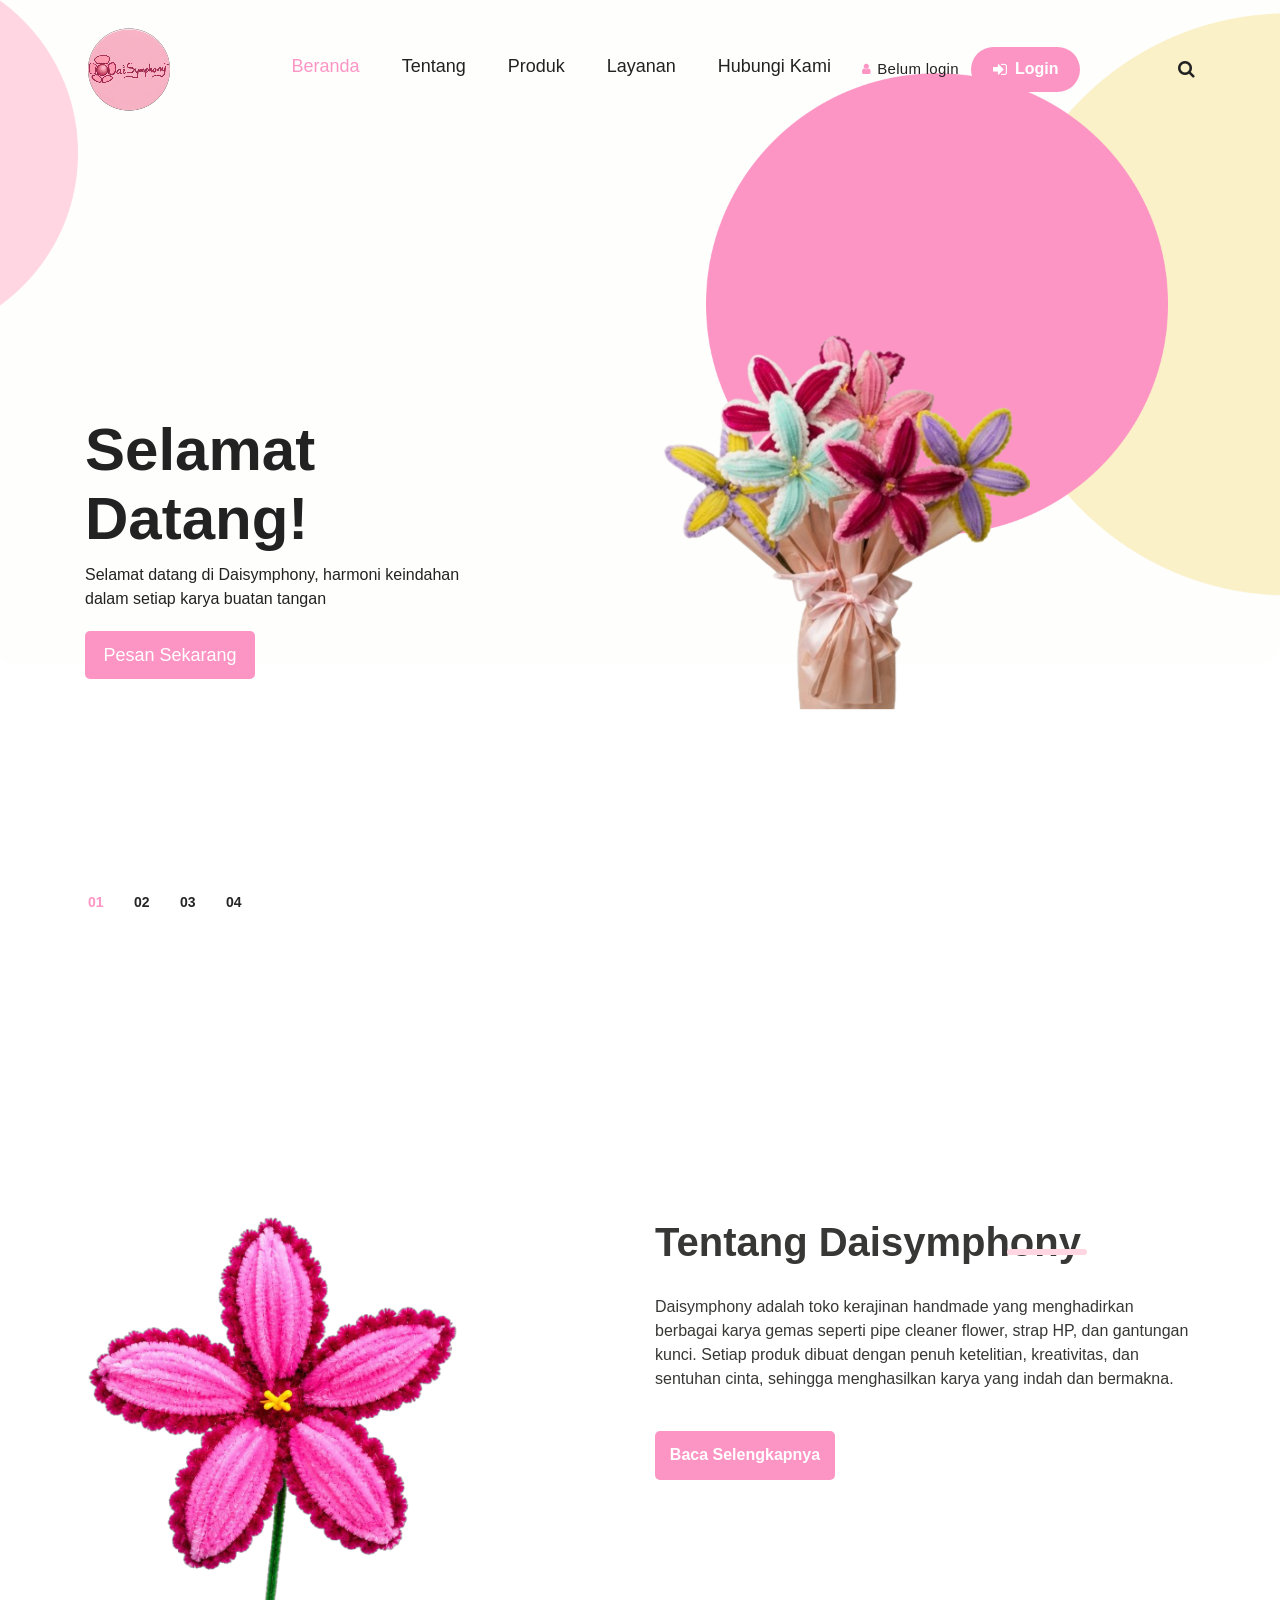
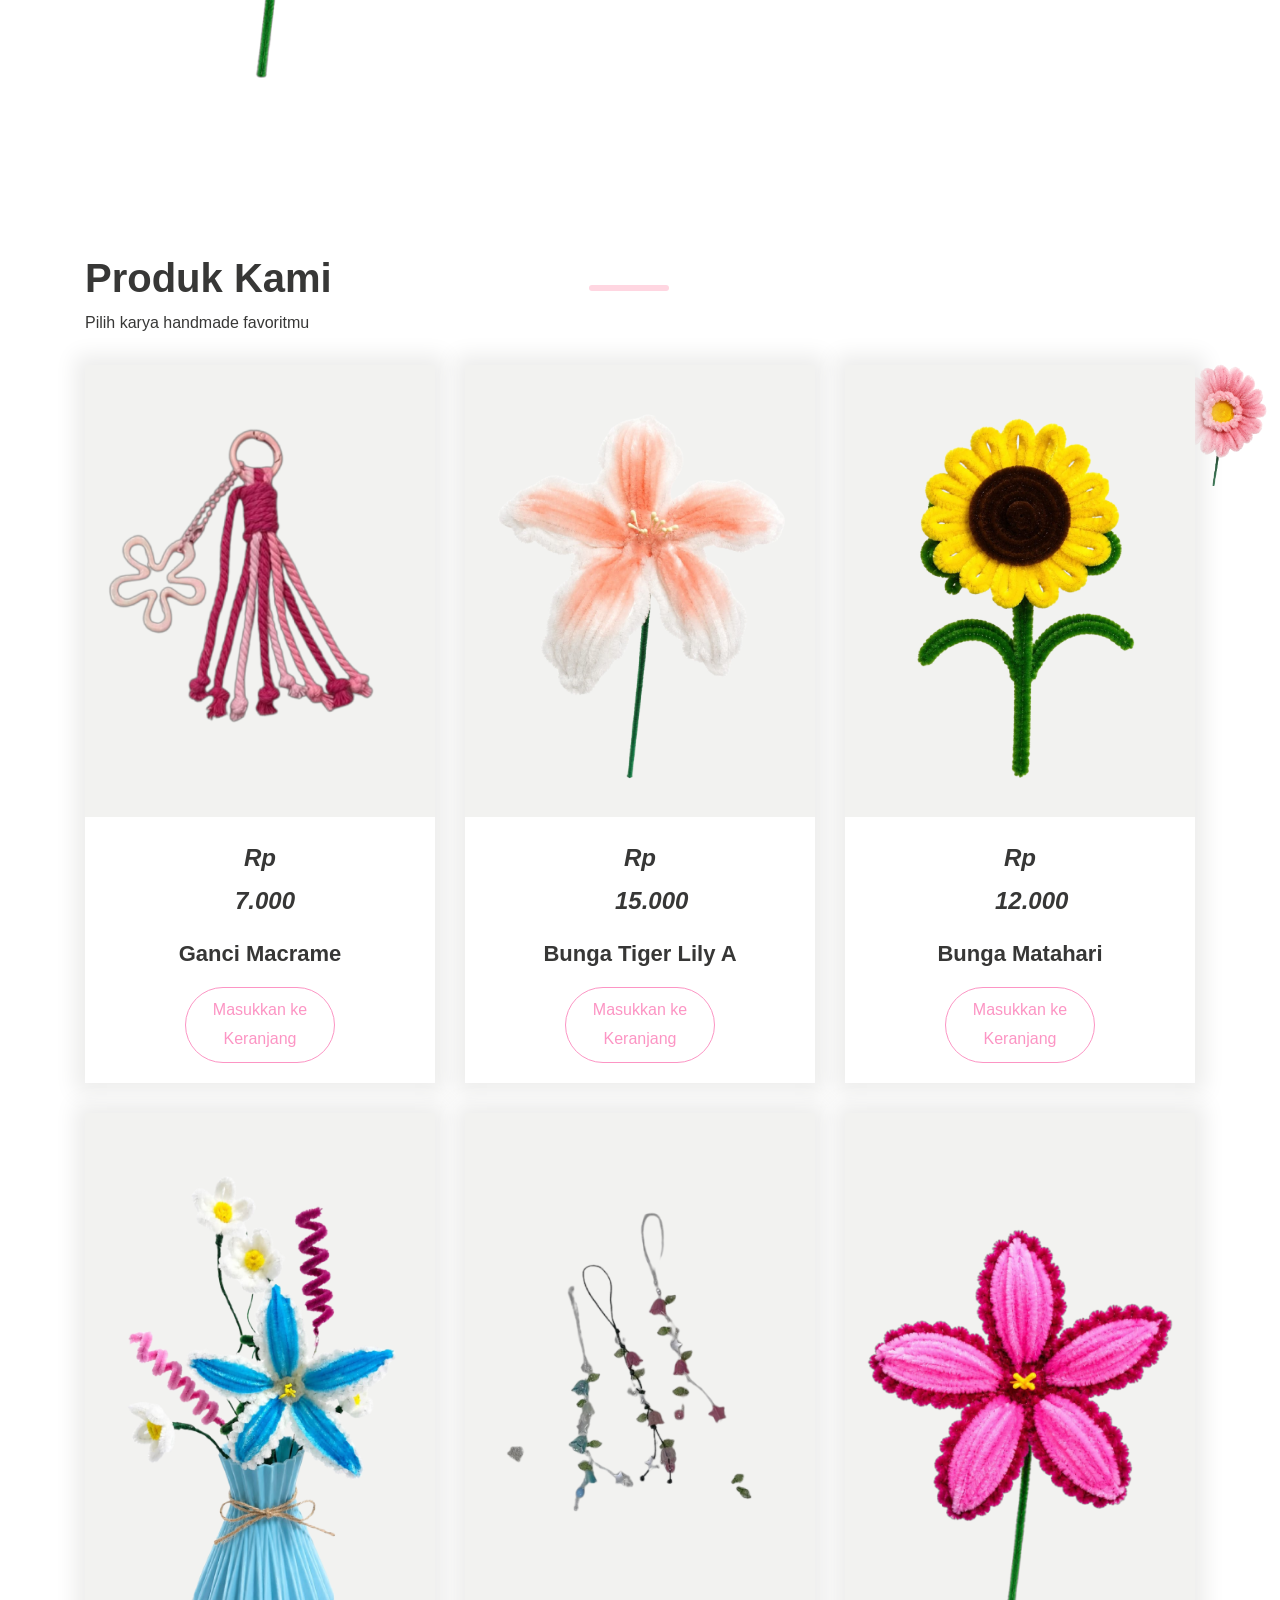
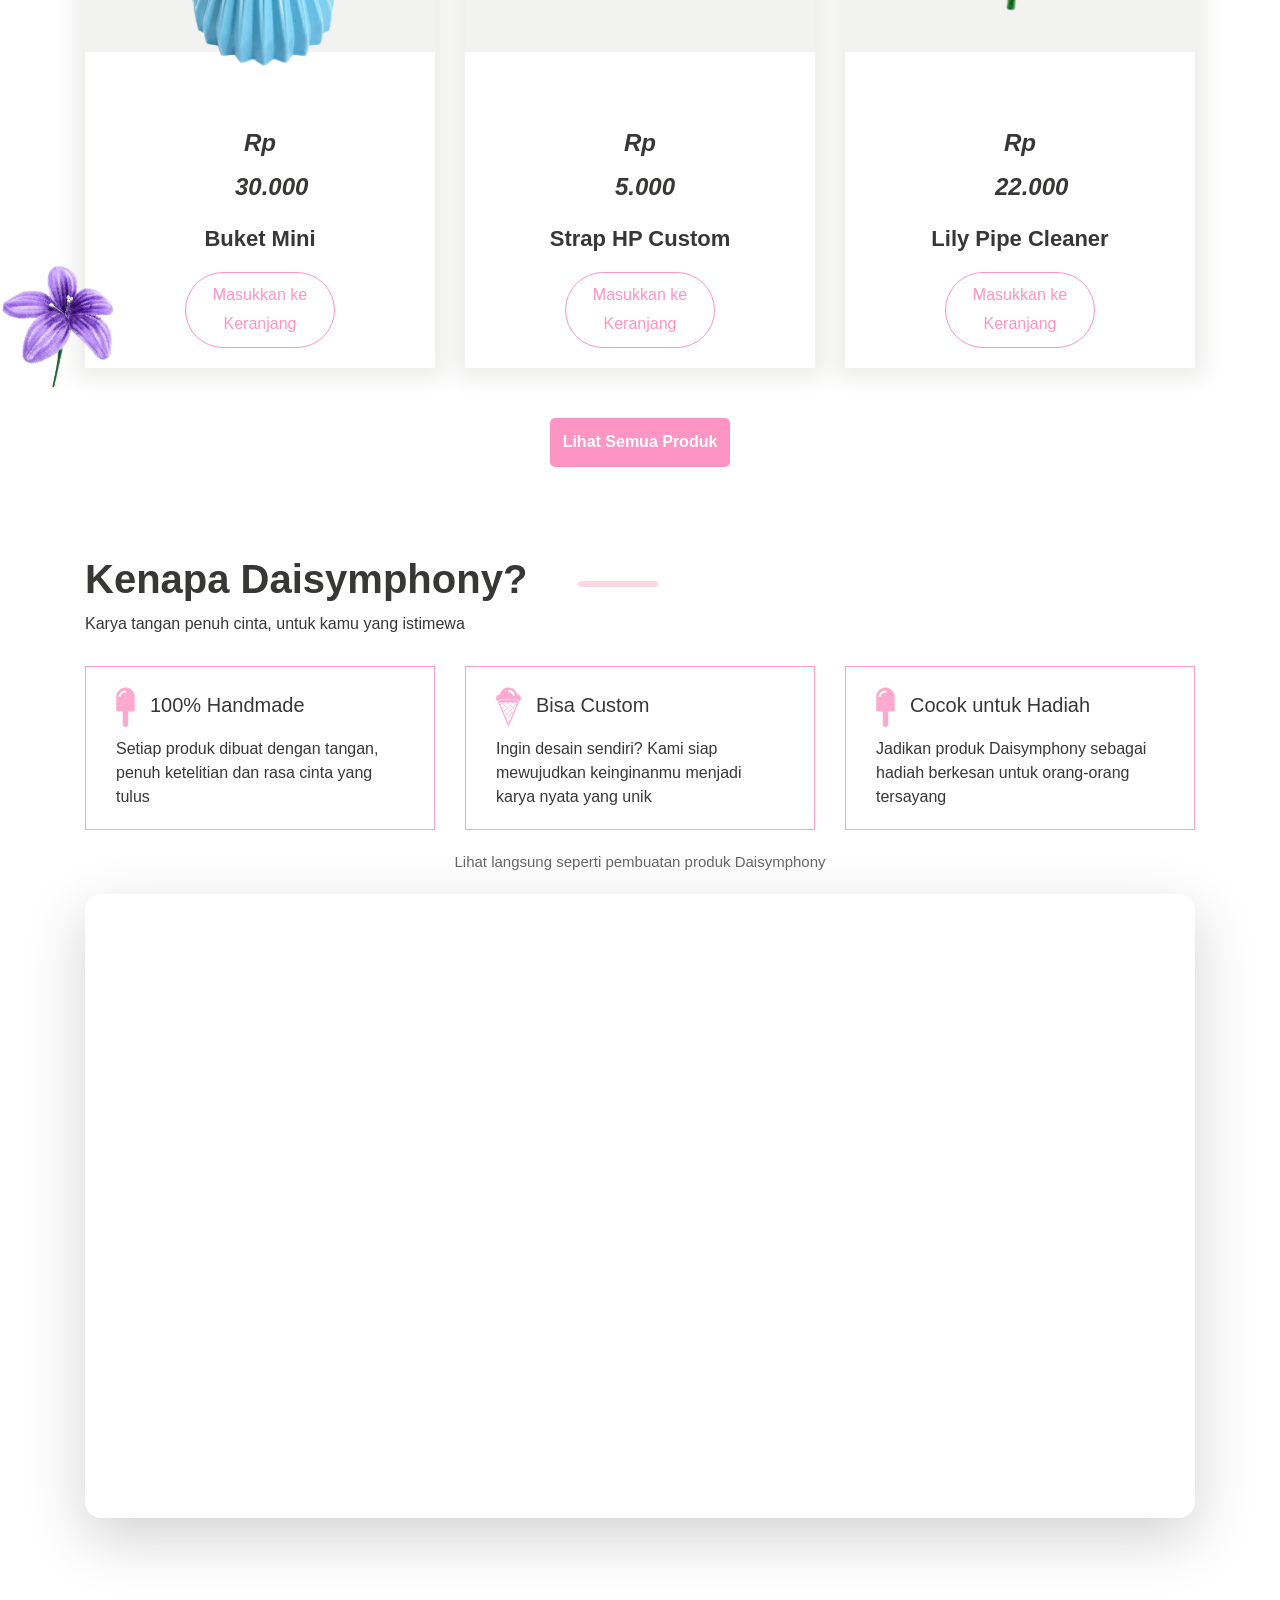
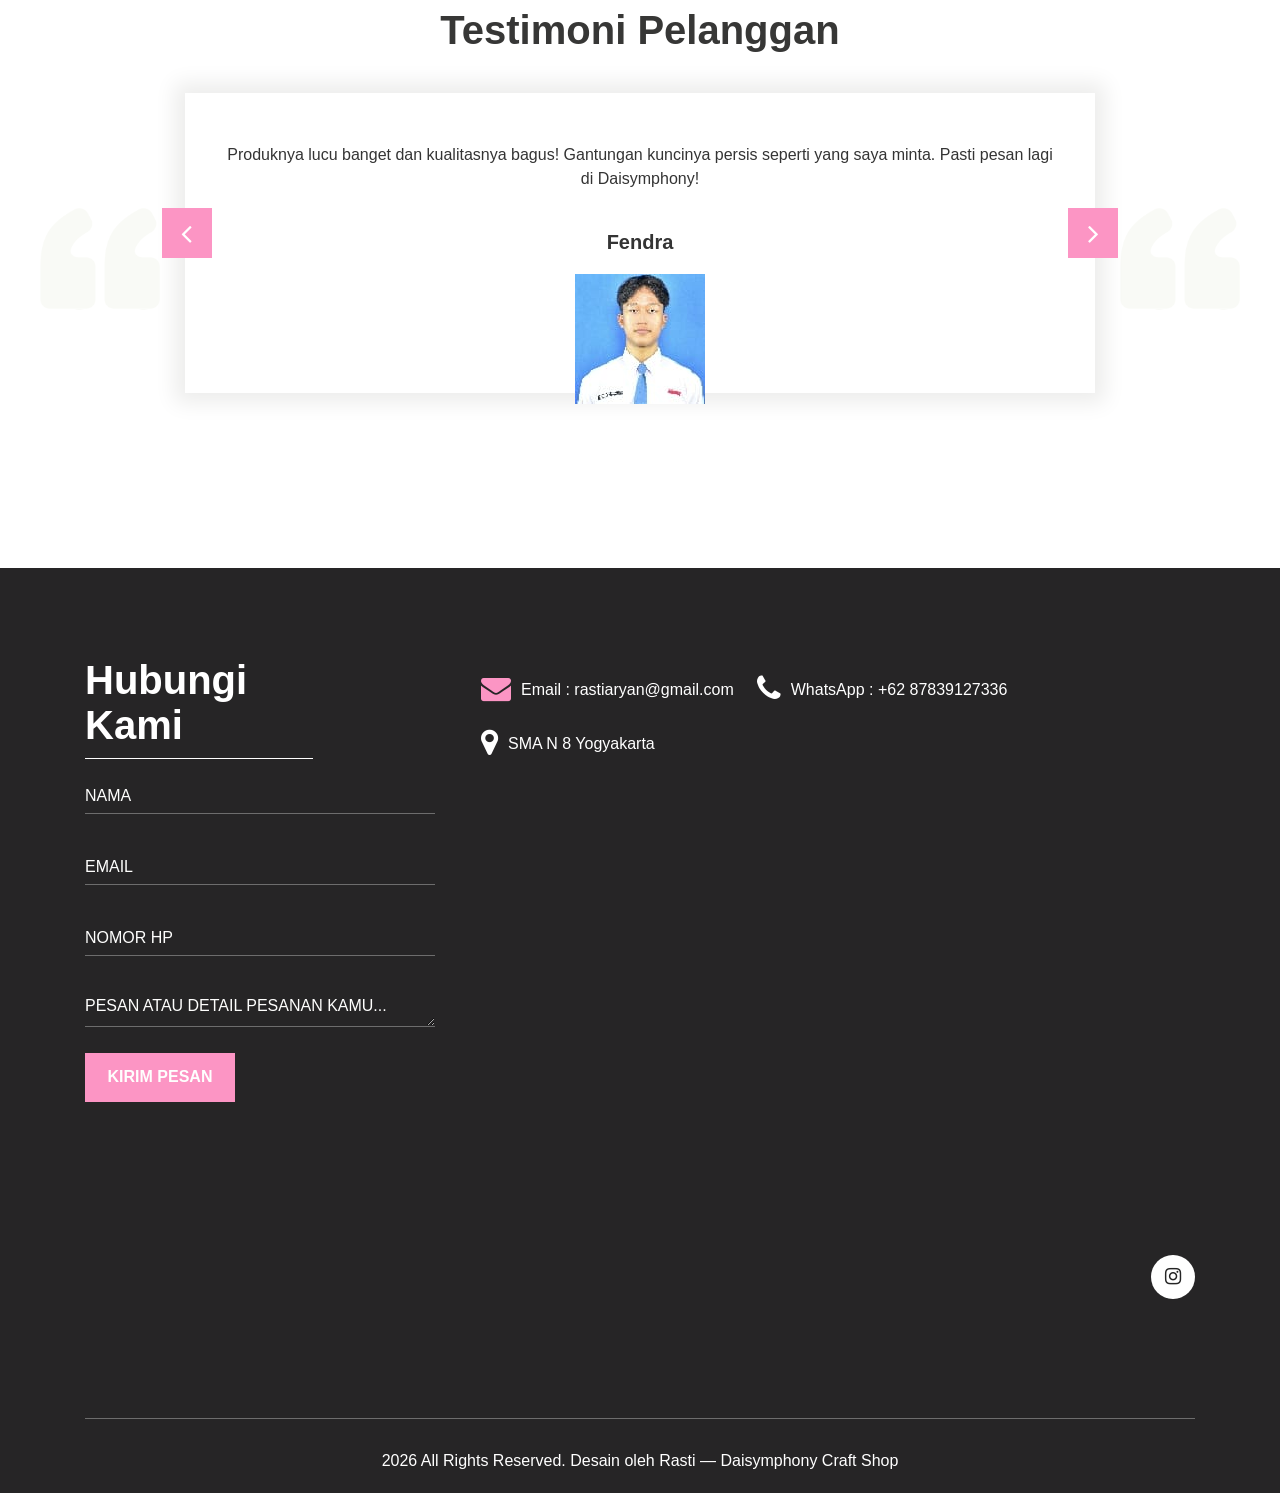
==== index.html @ 565d6322 "Update index.html" ====
<!DOCTYPE html>
<html>
   <head>
      <meta charset="utf-8">
      <meta http-equiv="X-UA-Compatible" content="IE=edge">
      <meta name="viewport" content="width=device-width, initial-scale=1, maximum-scale=1">
      <link href="daisy-removebg-preview.png" rel="icon">
      <title>DAISYMPHONY-Craft Shop</title>
      <meta name="keywords" content="">
      <meta name="description" content="">
      <meta name="author" content="">
      <!-- bootstrap css -->
      <link rel="stylesheet" type="text/css" href="css/bootstrap.min.css">
      <!-- style css -->
      <link rel="stylesheet" type="text/css" href="css/style.css">
      <!-- login css (NEW) -->
      <link rel="stylesheet" type="text/css" href="css/login-style.css">
      <!-- Responsive-->
      <link rel="stylesheet" href="css/responsive.css">
      <!-- fevicon -->
      <link rel="icon" href="images/fevicon.png" type="image/gif" />
      <!-- font css -->
      <link href="https://fonts.googleapis.com/css?family=Roboto:400,500,700&display=swap" rel="stylesheet">
      <!-- Scrollbar Custom CSS -->
      <link rel="stylesheet" href="css/jquery.mCustomScrollbar.min.css">
      <!-- Font Awesome -->
      <link rel="stylesheet" href="https://netdna.bootstrapcdn.com/font-awesome/4.0.3/css/font-awesome.css">
   </head>
   
   <body>
      <div class="header_section">
         <div class="container">
            <nav class="navbar navbar-expand-lg navbar-light bg-light">
               <a class="navbar-brand" href="index.html"><img src="images/ikon.png"></a>
               <button class="navbar-toggler" type="button" data-toggle="collapse" data-target="#navbarSupportedContent" aria-controls="navbarSupportedContent" aria-expanded="false" aria-label="Toggle navigation">
                  <span class="navbar-toggler-icon"></span>
               </button>
               <div class="collapse navbar-collapse" id="navbarSupportedContent">
                  <ul class="navbar-nav ml-auto">
                     <li class="nav-item active">
                        <a class="nav-link" href="index.html">Beranda</a>
                     </li>
                     <li class="nav-item">
                        <a class="nav-link" href="about.html">Tentang</a>
                     </li>
                     <li class="nav-item">
                        <a class="nav-link" href="product.html">Produk</a>
                     </li>
                     <li class="nav-item">
                        <a class="nav-link" href="services.html">Layanan</a>
                     </li>
                     <li class="nav-item">
                        <a class="nav-link" href="contact.html">Hubungi Kami</a>
                     </li>
                     <li class="nav-item nav-login-item">
                        <p id="userInfo" class="user_info_text">Belum login</p>
                        <div id="authArea">
                           <button onclick="goLogin()" class="nav-login-btn">
                              <i class="fa fa-sign-in"></i> Login
                           </button>
                        </div>
                     </li>
                  </ul>
                  <form class="form-inline my-2 my-lg-0">
                     <div class="fa fa-search form-control-feedback"></div>
                  </form>
               </div>
            </nav>
         </div>

           <!-- banner section start --> 
         <div class="banner_section layout_padding">
            <div class="container">
               <div id="carouselExampleIndicators" class="carousel slide" data-ride="carousel">
                  <ol class="carousel-indicators">
                     <li data-target="#carouselExampleIndicators" data-slide-to="0" class="active">01</li>
                     <li data-target="#carouselExampleIndicators" data-slide-to="1">02</li>
                     <li data-target="#carouselExampleIndicators" data-slide-to="2">03</li>
                     <li data-target="#carouselExampleIndicators" data-slide-to="3">04</li>
                  </ol>
                  <div class="carousel-inner">
                     <div class="carousel-item active">
                        <div class="row align-items-center">
                           <div class="col-sm-6">
                              <h1 class="banner_taital">Selamat Datang!</h1>
                              <p class="banner_text">Selamat datang di Daisymphony, harmoni keindahan dalam setiap karya buatan tangan</p>
                              <div class="started_text"><a href="https://wa.me/6287839127336">Pesan Sekarang</a></div>
                           </div>
                           <div class="col-sm-6">
                              <div class="banner_img"><img src="images/banner-img.png"></div>
                           </div>
                        </div>
                     </div>
                     <div class="carousel-item">
                        <div class="row align-items-center">
                           <div class="col-sm-6">
                              <h1 class="banner_taital">Gantungan Kunci</h1>
                              <p class="banner_text">Custom gantungan kunci sesuai gayamu? Di Daisymphony semua bisa! Unik, gemas, dan penuh karakter.</p>
                              <div class="started_text"><a href="https://wa.me/6287839127336">Pesan Sekarang</a></div>
                           </div>
                           <div class="col-sm-6">
                              <div class="banner_img"><img src="images/ganci.PNG"></div>
                           </div>
                        </div>
                     </div>
                     <div class="carousel-item">
                        <div class="row align-items-center">
                           <div class="col-sm-6">
                              <h1 class="banner_taital">Strap HP</h1>
                              <p class="banner_text">Temukan strap HP gemas sesuai keinginanmu di sini! Percantik ponselmu dengan sentuhan handmade.</p>
                              <div class="started_text"><a href="https://wa.me/6287839127336">Pesan Sekarang</a></div>
                           </div>
                           <div class="col-sm-6">
                              <div class="banner_img"><img src="images/strap.PNG"></div>
                           </div>
                        </div>
                     </div>
                     <div class="carousel-item">
                        <div class="row align-items-center">
                           <div class="col-sm-6">
                              <h1 class="banner_taital">Pipe Cleaner Flower</h1>
                              <p class="banner_text">Bunga yang tak akan layu, keindahan yang abadi. Hadiah sempurna untuk orang-orang tersayang.</p>
                              <div class="started_text"><a href="https://wa.me/6287839127336">Pesan Sekarang</a></div>
                           </div>
                           <div class="col-sm-6">
                              <div class="banner_img"><img src="images/bunga5.PNG"></div>
                           </div>
                        </div>
                     </div>
                  </div>
               </div>
            </div>
         </div>
         <!-- banner section end -->
      </div>
      <!-- header section end -->

      <!-- about section start -->
      <div class="about_section layout_padding">
         <div class="container">
            <div class="row">
               <div class="col-md-6">
                  <div class="about_img"><img src="images/bunga2.PNG"></div>
               </div>
               <div class="col-md-6">
                  <h1 class="about_taital">Tentang Daisymphony</h1>
                  <p class="about_text">Daisymphony adalah toko kerajinan handmade yang menghadirkan berbagai karya gemas seperti pipe cleaner flower, strap HP, dan gantungan kunci. Setiap produk dibuat dengan penuh ketelitian, kreativitas, dan sentuhan cinta, sehingga menghasilkan karya yang indah dan bermakna.</p>
                  <div class="read_bt_1"><a href="about.html">Baca Selengkapnya</a></div>
               </div>
            </div>
         </div>
      </div>
      <!-- about section end -->

      <!-- cream section start -->
      <div class="cream_section layout_padding">
         <div class="container">
            <div class="row">
               <div class="col-md-12">
                  <h1 class="cream_taital">Produk Kami</h1>
                  <p class="cream_text">Pilih karya handmade favoritmu</p>
               </div>
            </div>
            <div class="cream_section_2">
               <div class="row">
                  <div class="col-md-4">
                     <div class="cream_box">
                        <div class="cream_img"><img src="images/ganci.PNG"></div>
                        <div class="price_text">Rp 7.000</div>
                        <h6 class="strawberry_text">Ganci Macrame</h6>
                        <div class="cart_bt"><a href="#">Masukkan ke Keranjang</a></div>
                     </div>
                  </div>
                  <div class="col-md-4">
                     <div class="cream_box">
                        <div class="cream_img"><img src="images/bunga1.PNG"></div>
                        <div class="price_text">Rp 15.000</div>
                        <h6 class="strawberry_text"> Bunga Tiger Lily A</h6>
                        <div class="cart_bt"><a href="#">Masukkan ke Keranjang</a></div>
                     </div>
                  </div>
                  <div class="col-md-4">
                     <div class="cream_box">
                        <div class="cream_img"><img src="images/bunga5.PNG"></div>
                        <div class="price_text">Rp 12.000</div>
                        <h6 class="strawberry_text">Bunga Matahari</h6>
                        <div class="cart_bt"><a href="#">Masukkan ke Keranjang</a></div>
                     </div>
                  </div>
               </div>
            </div>
            <div class="cream_section_2">
               <div class="row">
                  <div class="col-md-4">
                     <div class="cream_box">
                        <div class="cream_img"><img src="images/baket.PNG"></div>
                        <div class="price_text">Rp 30.000</div>
                        <h6 class="strawberry_text">Buket Mini</h6>
                        <div class="cart_bt"><a href="#">Masukkan ke Keranjang</a></div>
                     </div>
                  </div>
                  <div class="col-md-4">
                     <div class="cream_box">
                        <div class="cream_img"><img src="images/strap2.PNG"></div>
                        <div class="price_text">Rp 5.000</div>
                        <h6 class="strawberry_text">Strap HP Custom</h6>
                        <div class="cart_bt"><a href="#">Masukkan ke Keranjang</a></div>
                     </div>
                  </div>
                  <div class="col-md-4">
                     <div class="cream_box">
                        <div class="cream_img"><img src="images/bunga2.PNG"></div>
                        <div class="price_text">Rp 22.000</div>
                        <h6 class="strawberry_text">Lily Pipe Cleaner</h6>
                        <div class="cart_bt"><a href="#">Masukkan ke Keranjang</a></div>
                     </div>
                  </div>
               </div>
            </div>
            <div class="seemore_bt"><a href="product.html">Lihat Semua Produk</a></div>
         </div>
      </div>
      <!-- cream section end -->

      <!-- services section start -->
      <div class="services_section layout_padding">
         <div class="container">
            <div class="row">
               <div class="col-md-12">
                  <h1 class="services_taital">Kenapa Daisymphony?</h1>
                  <p class="services_text">Karya tangan penuh cinta, untuk kamu yang istimewa</p>
               </div>
            </div>
            <div class="services_section_2">
               <div class="row">
                  <div class="col-md-4">
                     <div class="services_box">
                        <h5 class="tasty_text"><span class="icon_img"><img src="images/icon-1.png"></span>100% Handmade</h5>
                        <p class="lorem_text">Setiap produk dibuat dengan tangan, penuh ketelitian dan rasa cinta yang tulus</p>
                     </div>
                  </div>
                  <div class="col-md-4">
                     <div class="services_box">
                        <h5 class="tasty_text"><span class="icon_img"><img src="images/icon-2.png"></span>Bisa Custom</h5>
                        <p class="lorem_text">Ingin desain sendiri? Kami siap mewujudkan keinginanmu menjadi karya nyata yang unik</p>
                     </div>
                  </div>
                  <div class="col-md-4">
                     <div class="services_box">
                        <h5 class="tasty_text"><span class="icon_img"><img src="images/icon-1.png"></span>Cocok untuk Hadiah</h5>
                        <p class="lorem_text">Jadikan produk Daisymphony sebagai hadiah berkesan untuk orang-orang tersayang</p>
                     </div>
                  </div>
               </div>
               			<div id="video-profil" data-aos="fade-up" class="mt-24">
		<div class="text-center max-w-2xl mx-auto mb-10">
			<p class="text-black">Lihat langsung seperti pembuatan produk Daisymphony</p>
		</div>
		<div class="max-w-4xl mx-auto">
			<div class="video-wrapper">
				<iframe width="1071" height="602" src="https://www.youtube.com/embed/VoogDEKwTTk" title="DIY| Tutorial Bunga Dari Kawat Bulu Mercy | flower Bouquet #pipecleanercrafts" frameborder="0" allow="accelerometer; autoplay; clipboard-write; encrypted-media; gyroscope; picture-in-picture; web-share" referrerpolicy="strict-origin-when-cross-origin" allowfullscreen></iframe>
            </div>
			</div>
		</div>
	</div>

            </div>
         </div>
      </div>
      <!-- services section end -->

      <!-- testimonial section start -->
      <div class="testimonial_section layout_padding">
         <div class="container">
            <div class="row">
               <div class="col-md-12">
                  <h1 class="testimonial_taital">Testimoni Pelanggan</h1>
               </div>
            </div>
            <div class="testimonial_section_2">
               <div class="row">
                  <div class="col-md-12">
                     <div class="testimonial_box">
                        <div id="main_slider" class="carousel slide" data-ride="carousel">
                           <div class="carousel-inner">
                              <div class="carousel-item active">
                                 <p class="testimonial_text">Produknya lucu banget dan kualitasnya bagus! Gantungan kuncinya persis seperti yang saya minta. Pasti pesan lagi di Daisymphony!</p>
                                 <h4 class="client_name">Fendra</h4>
                                 <div class="client_img"><img src="images/image.png"></div>
                              </div>
                              <div class="carousel-item">
                                 <p class="testimonial_text">Strap HP-nya cantik dan awet, banyak yang nanya beli dimana. Pelayanannya juga ramah dan fast respon. Recommended!</p>
                                 <h4 class="client_name">Dyllan</h4>
                                 <div class="client_img"><img src="images/image.png"></div>
                              </div>
                              <div class="carousel-item">
                                 <p class="testimonial_text">Bunganya indah banget, tidak akan layu seperti bunga asli. Jadi hadiah yang sangat berkesan untuk teman saya!</p>
                                 <h4 class="client_name">Fira</h4>
                                 <div class="client_img"><img src="images/image.png"></div>
                              </div>
                           </div>
                           <a class="carousel-control-prev" href="#main_slider" role="button" data-slide="prev">
                              <i class="fa fa-angle-left"></i>
                           </a>
                           <a class="carousel-control-next" href="#main_slider" role="button" data-slide="next">
                              <i class="fa fa-angle-right"></i>
                           </a>
                        </div>
                     </div>
                  </div>
               </div>
            </div>
         </div>
      </div>
      <!-- testimonial section end -->

      <!-- contact section start -->
      <div class="contact_section layout_padding">
         <div class="container">
            <div class="row">
               <div class="col-md-4">
                  <div class="contact_main">
                     <h1 class="contact_taital">Hubungi Kami</h1>
                     <form action="/action_page.php">
                        <div class="form-group">
                           <input type="text" class="email-bt" placeholder="Nama" name="Name">
                        </div>
                        <div class="form-group">
                           <input type="email" class="email-bt" placeholder="Email" name="Email">
                        </div>
                        <div class="form-group">
                           <input type="tel" class="email-bt" placeholder="Nomor HP" name="Phone">
                        </div>
                        <div class="form-group">
                           <textarea class="massage-bt" placeholder="Pesan atau detail pesanan kamu..." rows="5" id="comment" name="Message"></textarea>
                        </div>
                        <div class="main_bt"><a href="#">Kirim Pesan</a></div>
                     </form>
                  </div>
               </div>
               <div class="col-md-8">
                  <div class="location_text">
                     <ul>
                        <li>
                           <a href="contact.html">
                              <span class="padding_left_10 active"><i class="fa fa-envelope" aria-hidden="true"></i></span>Email : rastiaryan@gmail.com
                           </a>
                        </li>
                        <li>
                           <a href="contact.html">
                              <span class="padding_left_10"><i class="fa fa-phone" aria-hidden="true"></i></span>WhatsApp : +62 87839127336
                           </a>
                        </li>
                        <li>
                           <a href="contact.html">
                              <span class="padding_left_10"><i class="fa fa-map-marker" aria-hidden="true"></i></span>SMA N 8 Yogyakarta
                           </a>
                        </li>
                        <iframe src="https://www.google.com/maps/embed?pb=!1m18!1m12!1m3!1d4863.919530780536!2d110.39281007588657!3d-7.800444677432675!2m3!1f0!2f0!3f0!3m2!1i1024!2i768!4f13.1!3m3!1m2!1s0x2e7a57669d43fe55%3A0x75fae1bb400d4da5!2sSMA%20Negeri%208%20Yogyakarta!5e1!3m2!1sen!2sid!4v1779330794495!5m2!1sen!2sid" width="600" height="450" style="border:0;" allowfullscreen="" loading="lazy" referrerpolicy="no-referrer-when-downgrade"></iframe>
                     </ul>
                  </div>
                  <div class="footer_social_icon">
                     <ul>
                        <li><a href="https://www.instagram.com/dai_symphony/"><i class="fa fa-instagram" aria-hidden="true"></i></a></li>
                     </ul>
                  </div>
               </div>
            </div>
         </div>
      </div>
      <!-- contact section end -->

      <!-- copyright section start -->
      <div class="copyright_section">
         <div class="container">
            <p class="copyright_text">2026 All Rights Reserved. Desain oleh Rasti &mdash; Daisymphony Craft Shop</p>
         </div>
      </div>
      <!-- copyright section end -->

      <!-- Javascript files -->
      <script src="js/jquery.min.js"></script>
      <script src="js/popper.min.js"></script>
      <script src="js/bootstrap.bundle.min.js"></script>
      <script src="js/jquery-3.0.0.min.js"></script>
      <script src="js/plugin.js"></script>
      <script src="js/jquery.mCustomScrollbar.concat.min.js"></script>
      <script src="js/custom.js"></script>
      <script src="login/js/welcome.js"></script>
   </body>
</html>
<style>
		.maps-wrapper {
			position: relative;
			padding-bottom: 50%;
			height: 0;
			overflow: hidden;
			border-radius: 1rem;
			box-shadow: 0 10px 40px rgba(0,0,0,0.12);
		}
		.maps-wrapper iframe {
			position: absolute;
			top: 0; left: 0;
			width: 100%; height: 100%;
			border: 0;
			border-radius: 1rem;
		}

				.video-wrapper {
			position: relative;
			padding-bottom: 56.25%;
			height: 0;
			overflow: hidden;
			border-radius: 1rem;
			box-shadow: 0 20px 60px rgba(0,0,0,0.18);
		}
		.video-wrapper iframe {
			position: absolute;
			top: 0; left: 0;
			width: 100%; height: 100%;
			border: 0;
			border-radius: 1rem;
		}
---- css/style.css ----
/*--------------------------------------------------------------------- File Name: style.css ---------------------------------------------------------------------*/


/*--------------------------------------------------------------------- import Files ---------------------------------------------------------------------*/

@import url(animate.min.css);
@import url(normalize.css);
@import url(icomoon.css);
@import url(css/font-awesome.min.css);
@import url(meanmenu.css);
@import url(owl.carousel.min.css);
@import url(swiper.min.css);
@import url(slick.css);
@import url(jquery.fancybox.min.css);
@import url(jquery-ui.css);
@import url(nice-select.css);

/*--------------------------------------------------------------------- skeleton ---------------------------------------------------------------------*/

* {
    box-sizing: border-box !important;
    transition: ease all 0.5s;
}

html {
    scroll-behavior: smooth;
}

body {
    color: #666666;
    font-size: 14px;
    font-family: 'Poppins', sans-serif;
    line-height: 1.80857;
    font-weight: normal;
    overflow-x: hidden;
}

a {
    color: #1f1f1f;
    text-decoration: none !important;
    outline: none !important;
    -webkit-transition: all .3s ease-in-out;
    -moz-transition: all .3s ease-in-out;
    -ms-transition: all .3s ease-in-out;
    -o-transition: all .3s ease-in-out;
    transition: all .3s ease-in-out;
}

h1,
h2,
h3,
h4,
h5,
h6 {
    letter-spacing: 0;
    font-weight: normal;
    position: relative;
    padding: 0 0 10px 0;
    font-weight: normal;
    line-height: normal;
    color: #111111;
    margin: 0
}

h1 {
    font-size: 24px
}

h2 {
    font-size: 22px
}

h3 {
    font-size: 18px
}

h4 {
    font-size: 16px
}

h5 {
    font-size: 14px
}

h6 {
    font-size: 13px
}

*,
*::after,
*::before {
    -webkit-box-sizing: border-box;
    -moz-box-sizing: border-box;
    box-sizing: border-box;
}

h1 a,
h2 a,
h3 a,
h4 a,
h5 a,
h6 a {
    color: #212121;
    text-decoration: none!important;
    opacity: 1
}

button:focus {
    outline: none;
}

ul,
li,
ol {
    margin: 0px;
    padding: 0px;
    list-style: none;
}

p {
    margin: 20px;
    font-weight: 300;
    font-size: 15px;
    line-height: 24px;
}

a {
    color: #222222;
    text-decoration: none;
    outline: none !important;
}

a
.btn {
    text-decoration: none !important;
    outline: none !important;
    -webkit-transition: all .3s ease-in-out;
    -moz-transition: all .3s ease-in-out;
    -ms-transition: all .3s ease-in-out;
    -o-transition: all .3s ease-in-out;
    transition: all .3s ease-in-out;
}

img {
    max-width: 100%;
    height: auto;
}

.banner_img {
    text-align: center;
    margin-top: -30px;
}

.banner_img img {
    max-width: 100%;
    height: auto;
    display: block;
}


 :focus {
    outline: 0;
}

.paddind_bottom_0 {
    padding-bottom: 0 !important;
}

.btn-custom {
    margin-top: 20px;
    background-color: transparent !important;
    border: 2px solid #ddd;
    padding: 12px 40px;
    font-size: 16px;
}

.lead {
    font-size: 18px;
    line-height: 30px;
    color: #767676;
    margin: 0;
    padding: 0;
}

.form-control:focus {
    border-color: #ffffff !important;
    box-shadow: 0 0 0 .2rem rgba(255, 255, 255, .25);
}

.navbar-form input {
    border: none !important;
}

.badge {
    font-weight: 500;
}

blockquote {
    margin: 20px 0 20px;
    padding: 30px;
}

button {
    border: 0;
    margin: 0;
    padding: 0;
    cursor: pointer;
}

.full {
    float: left;
    width: 100%;
}

.layout_padding {
    padding-top: 100px;
    padding-bottom: 0px;
}

.padding_0 {
    padding: 0px;
}


/* header section start */

.header_section {
    width: 100%;
    float: left;
    background-image: url(../images/banner-bg.png);
    height: auto;
    background-size: 100%;
    background-repeat: no-repeat;
}

.header_bg {
    background: #ffffff;
    border-bottom: 1px solid #fc95c4;
}

.bg-light {
    background-color: transparent !important;
}

.ml-auto,
.mx-auto {
    margin: 0 auto;
}

.navbar-expand-lg .navbar-nav .nav-link {
    padding: 3px 15px;
    font-size: 18px;
    color: #222222;
    margin: 0px 6px;
}

.navbar-light .navbar-nav .active>.nav-link,
.navbar-light .navbar-nav .nav-link.active,
.navbar-light .navbar-nav .nav-link.show,
.navbar-light .navbar-nav .show>.nav-link {
    color: #fc95c4;
}

.navbar-light .navbar-nav .nav-link:focus,
.navbar-light .navbar-nav .nav-link:hover {
    color: #fc95c4;
}

.navbar-brand {
    margin: 0px;
    float: right;
}

.navbar {
    padding: 15px 0px;
}

.login_bt {}

.login_bt a {
    font-size: 18px;
    color: #222222;
    padding: 0px 50px 0px 30px;
}

.login_bt a:hover {
    color: #fc95c4;
}

.fa.fa-search.form-control-feedback {
    font-size: 18px;
    color: #222222;
}

.fa.fa-search.form-control-feedback:hover {
    font-size: 18px;
    color: #fc95c4;
}


/* header section end */

/* =====================================================
   login-style.css
   CSS untuk Auth Bar (userInfo + tombol Login/Logout)
   di halaman Daisymphony
   ===================================================== */

/* ---------- Google Font tambahan ---------- */
@import url('https://fonts.googleapis.com/css2?family=Quicksand:wght@400;500;600;700&display=swap');

/* ---------- Auth Bar (strip tipis di bawah navbar) ---------- */
.auth_bar {
    width: 100%;
    background: linear-gradient(90deg, #fff0f6 0%, #fce4f0 100%);
    border-bottom: 1px solid #f7b8d9;
    padding: 6px 0;
    animation: slideDown 0.4s ease both;
}

@keyframes slideDown {
    from { opacity: 0; transform: translateY(-8px); }
    to   { opacity: 1; transform: translateY(0); }
}

.auth_inner {
    display: flex;
    align-items: center;
    justify-content: flex-end;
    gap: 14px;
}

/* ---------- Teks status login ---------- */
.user_info_text,
#userInfo {
    margin: 0 !important;
    padding: 0 !important;
    font-family: 'Quicksand', sans-serif;
    font-size: 13px;
    font-weight: 600;
    color: #b05080;
    letter-spacing: 0.3px;
    display: flex;
    align-items: center;
    gap: 6px;
}

.user_info_text::before,
#userInfo::before {
    content: '\f007';            /* fa-user */
    font-family: FontAwesome;
    font-size: 12px;
    color: #fc95c4;
}

/* LOGIN NAVBAR SIMPLE */

.nav-login-item {
    display: flex;
    align-items: center;
    gap: 12px;
    margin-left: 10px;
}

/* TEXT USER */
.user_info_text,
#userInfo {
    margin: 0;
    font-size: 15px;
    font-weight: 500;
    color: #222;
    font-family: 'Poppins', sans-serif;
    display: flex;
    align-items: center;
    gap: 6px;
}

/* ICON USER */
.user_info_text::before,
#userInfo::before {
    content: '\f007';
    font-family: FontAwesome;
    font-size: 12px;
    color: #fc95c4;
}

/* BUTTON LOGIN */
.nav-login-btn {
    background-color: #fc95c4;
    border: none;
    border-radius: 50px;

    padding: 8px 22px;

    color: white;
    font-size: 16px;
    font-weight: 600;

    display: flex;
    align-items: center;
    gap: 8px;

    cursor: pointer;

    transition: 0.3s ease;
}

/* HOVER */
.nav-logout-btn:hover {
    background-color: #ff78b5;
}
.nav-logoout-btn {
    background-color: #fc95c4;
    border: none;
    border-radius: 50px;

    padding: 8px 22px;

    color: white;
    font-size: 16px;
    font-weight: 600;

    display: flex;
    align-items: center;
    gap: 8px;

    cursor: pointer;

    transition: 0.3s ease;
}

/* HOVER */
.nav-logout-btn:hover {
    background-color: #ff78b5;
}

/* MOBILE */
@media (max-width: 991px) {

    .nav-login-item {
        justify-content: center;
        margin-top: 10px;
    }

}
/* banner section start */

.banner_section {
    width: 100%;
    float: left;
    padding: 90px 0px 145px 0px;
}

.banner_taital {
    width: 30%;
    font-size: 60px;
    color: #222222;
    font-weight: bold;
}

.banner_text {
    width: 70%;
    font-size: 16px;
    color: #222222;
    margin: 0px;
}

.started_text {
    width: 170px;
    float: left;
    padding-top: 20px;
}

.started_text a {
    width: 100%;
    float: left;
    padding: 8px 10px;
    color: #ffffff;
    background-color: #fc95c4;
    text-align: center;
    font-size: 18px;
    border-radius: 5px;
}

.started_text a:hover {
    color: #252525;
    background-color: #faf8f9;
}

.form-group {
    margin-bottom: 0px;
}

.carousel-indicators li {
    width: 40px;
    height: 40px;
    color: #252525;
    /* width: auto; */
    /* height: auto; */
    border: none;
    text-indent: 0;
    padding-top: 25px;
    justify-content: center;
    align-items: center;
    font-weight: bold;
}

.carousel-indicators .active {
    color: #fc95c4;
}

.carousel-indicators {
    bottom: -40px;
    justify-content: left;
    margin-right: initial;
    margin-left: 0px;
}


/* banner section end */


/* about section start */

.about_section {
    width: 100%;
    float: left;
    padding: 90px 0px 0px 0px;
}

.about_taital {
    width: 80%;
    float: left;
    font-size: 40px;
    color: #373736;
    font-weight: bold;
    padding-top: 120px;
}

.about_taital::after {
    position: absolute;
    content: '';
    width: 80px;
    height: 6px;
    background-color: #ffd6e1;
    bottom: 20px;
    right: 0px;
    border-radius: 4px;
}

.about_text {
    width: 100%;
    float: left;
    font-size: 16px;
    color: #373736;
    margin-left: 0px;
}

.about_img {
    width: 100%;
    float: left;
}

.read_bt_1 {
    width: 180px;
    float: left;
    margin-top: 20px;
}

.read_bt_1 a {
    width: 100%;
    float: left;
    font-size: 16px;
    text-align: center;
    background-color: #fc95c4;
    color: #ffffff;
    padding: 10px 0px;
    border-radius: 5px;
    font-weight: bold;
}

.read_bt_1 a:hover {
    background-color: #1e1e1e;
    color: #faf8f9;
}


/* about section end */


/* cream section start */

.cream_section {
    width: 100%;
    float: left;
    padding: 90px 0px 0px 0px;
    position: relative;
}

.cream_section::after {
    position: absolute;
    content: '';
    width: 120px;
    height: 140px;
    background-image: url(../images/bunga3.PNG);
    background-size: 100%;
    background-repeat: no-repeat;
    bottom: 80px;
}

.cream_section::before {
    position: absolute;
    content: '';
    width: 120px;
    height: 140px;
    background-image: url(../images/bunga4.PNG);
    background-size: 100%;
    background-repeat: no-repeat;
    top: 180px;
    right: 0px;
}

.cream_taital {
    width: 67%;
    float: left;
    font-size: 40px;
    color: #373736;
    font-weight: bold;
}

.cream_taital::after {
    position: absolute;
    content: '';
    width: 80px;
    height: 6px;
    background-color: #ffd6e1;
    bottom: 20px;
    right: 160px;
    border-radius: 4px;
}

.cream_text {
    width: 100%;
    float: left;
    font-size: 16px;
    color: #373736;
    margin: 0px;
}

.cream_section_2 {
    width: 100%;
    float: left;
    padding-top: 30px;
}

.cream_box {
    width: 100%;
    float: left;
    background-image: linear-gradient( 0deg, #ffffff 37%, #f2f2f0 37%);
    height: auto;
    padding: 20px;
    box-shadow: 0px 0px 20px 10px #ededec;
}

.cream_box:hover {
    background-image: linear-gradient( 0deg, #ffffff 37%, #faf0c7 37%);
}

.cream_img {
    width: 100%;
    text-align: center;
    padding-bottom: 20px;
    min-height: 210px;
}

.price_text {
    width: 80px;
    margin: 0 auto;
    text-align: center;
    font-size: 24px;
    color: #373736;
    font-weight: bold;
    background: #fff;
    padding: 18px 15px;
    border-radius: 100px;
    font-style: italic;
}

.strawberry_text {
    width: 100%;
    font-size: 22px;
    color: #373736;
    text-align: center;
    font-weight: bold;
}

.cart_bt {
    width: 150px;
    margin: 0 auto;
    text-align: center;
    padding-top: 10px;
}

.cart_bt a {
    width: 100%;
    float: left;
    font-size: 16px;
    text-align: center;
    border: 1px solid #fc95c4;
    color: #fc95c4;
    padding: 8px 0px;
    border-radius: 40px;
}

.cart_bt a:hover {
    border: 1px solid #373736;
    color: #373736;
}

.seemore_bt {
    width: 180px;
    margin: 0 auto;
    text-align: center;
    padding-top: 50px;
    display: flex;
}

.seemore_bt a {
    width: 100%;
    float: left;
    font-size: 16px;
    text-align: center;
    background-color: #fc95c4;
    color: #fefefd;
    padding: 10px 0px;
    border-radius: 5px;
    font-weight: bold;
}

.seemore_bt a:hover {
    background-color: #1e1e1e;
    color: #faf8f9;
}


/* cream section end */


/* services section start */

.services_section {
    width: 100%;
    float: left;
    padding: 90px 0px 0px 0px;
    position: relative;
}

.services_taital {
    width: 66%;
    float: left;
    font-size: 40px;
    color: #373736;
    font-weight: bold;
}

.services_taital::after {
    position: absolute;
    content: '';
    width: 80px;
    height: 6px;
    background-color: #ffd6e1;
    bottom: 25px;
    right: 160px;
    border-radius: 4px;
}

.services_text {
    width: 100%;
    float: left;
    font-size: 16px;
    color: #373736;
    margin: 0px;
}

.services_section_2 {
    width: 100%;
    float: left;
    padding-top: 30px;
}

.services_box {
    width: 100%;
    float: left;
    border: 1px solid #fc9cc8;
    padding: 20px 30px;
    height: auto;
}

.tasty_text {
    width: 100%;
    float: left;
    font-size: 20px;
    color: #373736;
}

.icon_img {
    padding-right: 15px;
}

.lorem_text {
    width: 100%;
    float: left;
    font-size: 16px;
    color: #373736;
    margin: 0px;
}


/* services section end */


/* testimonial section start */

.testimonial_section {
    width: 100%;
    float: left;
    padding: 90px 0px 100px 0px;
    position: relative;
}

.testimonial_taital {
    width: 100%;
    float: left;
    font-size: 40px;
    color: #373736;
    font-weight: bold;
    text-align: center;
}

.testimonial_section_2 {
    width: 100%;
    float: left;
    padding-top: 30px;
    padding-bottom: 75px;
    position: relative;
}

.testimonial_section::after {
    position: absolute;
    content: '';
    width: 120px;
    height: 102px;
    background-image: url(../images/quick-icon.png);
    background-size: 100%;
    left: 40px;
    top: 290px;
}

.testimonial_section::before {
    position: absolute;
    content: '';
    width: 120px;
    height: 102px;
    background-image: url(../images/quick-icon.png);
    background-size: 100%;
    right: 40px;
    top: 290px;
}

.testimonial_box {
    width: 82%;
    margin: 0 auto;
    background-color: #ffffff;
    box-shadow: 0px 0px 20px 10px #ededec;
    padding: 50px 40px 0px 40px;
    height: 300px;
}

.testimonial_text {
    width: 100%;
    font-size: 16px;
    color: #343434;
    margin: 0px;
    text-align: center;
}

.client_name {
    width: 100%;
    font-size: 20px;
    text-align: center;
    color: #343434;
    font-weight: bold;
    padding-top: 40px;
}

.client_img {
    width: 100%;
    text-align: center;
    margin-top: 10px;
}

#main_slider a.carousel-control-next {
    position: absolute;
    right: -63px;
    top: 25%;
}

#main_slider a.carousel-control-prev {
    position: absolute;
    left: -63px;
    top: 25%;
}

#main_slider .carousel-control-prev,
#main_slider .carousel-control-next {
    width: 50px;
    height: 50px;
    background-color: #fc95c4;
    opacity: 1;
    font-size: 30px;
    color: #ffffff;
}

#main_slider .carousel-control-prev:hover,
#main_slider .carousel-control-next:hover,
#main_sl695ider .carousel-control-prev:focus,
#main_slider .carousel-control-next:focus {
    background-color: #1e1e1e;
    color: #fff;
}


/* testimonial section end */


/* contact section start */

.contact_section {
    width: 100%;
    float: left;
    background-color: #262526;
    height: auto;
    padding: 90px 0px;
}

.contact_main {
    width: 100%;
    float: left;
}

.contact_taital {
    width: 65%;
    float: left;
    font-size: 40px;
    font-weight: bold;
    color: #ffffff;
    border-bottom: 1px solid #ffffff;
}

.form-group {
    margin-bottom: 30px;
}

.email-bt {
    color: #fefefd;
    width: 100%;
    height: 55px;
    font-size: 16px;
    padding: 20px 20px 0px 0px;
    background-color: transparent !important;
    border-bottom: 1px solid #6d6d6d !important;
    border: 0px;
    text-transform: uppercase;
}

input.email-bt::placeholder {
    color: #fefefd;
}

.massage-bt {
    color: #fefefd;
    width: 100%;
    height: 55px;
    font-size: 16px;
    padding: 20px 20px 0px 0px;
    background-color: transparent !important;
    border-bottom: 1px solid #6d6d6d !important;
    border: 0px;
    text-transform: uppercase;
}

textarea#comment::placeholder {
    color: #fefefd;
}

.main_bt {
    width: 150px;
    float: left;
    padding-top: 10px;
}

.main_bt a {
    width: 100%;
    float: left;
    color: #fefefd;
    font-size: 16px;
    padding: 10px 0px;
    background-color: #fc95c4;
    text-transform: uppercase;
    font-weight: bold;
    text-align: center;
}

.main_bt a:hover {
    color: #252525;
    background-color: #ffffff;
}

.location_text {
    width: 100%;
    float: left;
}

.location_text ul {
    margin: 0px;
    padding: 0px;
    float: right;
}

.location_text li {
    float: left;
    font-size: 16px;
    color: #ffffff;
    padding: 0px 7px 0px 16px;
}

.location_text li a {
    color: #ffffff;
}

.location_text li a:hover {
    color: #ffffff;
}

.padding_left_10 {
    font-size: 30px;
    color: #ffffff;
    padding-right: 10px;
    position: relative;
    top: 4px;
}

.padding_left_10:hover {
    color: #fc95c4;
}

.padding_left_10.active {
    color: #fc95c4;
}

.footer_social_icon {
    width: 100%;
    float: right;
    padding-top: 20px;
    text-align: right;
}

.footer_social_icon ul {
    margin: 0px;
    padding: 0px;
    display: inline-block;
}

.footer_social_icon li {
    float: left;
}

.footer_social_icon li a {
    float: left;
    padding: 5px 10px;
    background-color: #fff;
    color: #252525;
    border-radius: 100%;
    font-size: 19px;
    margin-left: 15px;
    width: 44px;
    text-align: center;
    margin-top: 10px;
}

.footer_social_icon li a:hover {
    background-color: #fc95c4;
    color: #ffffff;
}

.mail_main {
    width: 70%;
    float: right;
}

.newsletter_text {
    width: 100%;
    float: left;
    font-size: 20px;
    color: #ffffff;
    font-weight: 500;
    margin-top: 130px;
}

.form-group {
    margin-bottom: 1rem;
    display: flex;
    width: 100%;
    float: left;
}

.update_mail {
    color: #444444;
    width: 100%;
    height: 55px;
    font-size: 16px;
    padding: 13px 10px 0px 10px;
    background-color: #ffffff;
    margin: 0 auto;
    justify-content: center;
    align-items: center;
    display: block;
    margin-top: 10px;
    border: 0px;
    text-transform: uppercase;
}

textarea#comment.update_mail::placeholder {
    color: #444444;
}

.subscribe_bt {
    width: 170px;
    float: left;
    padding-top: 10px;
}

.subscribe_bt a {
    width: 100%;
    float: left;
    color: #ffffff;
    font-size: 16px;
    padding: 13px 0px 14px 0px;
    background-color: #fc95c4;
    text-align: center;
    text-transform: uppercase;
}

.subscribe_bt a:hover {
    color: #363636;
    background-color: #ffffff;
}


/* contact section end */


/* copyright section start */

.copyright_section {
    width: 100%;
    float: left;
    background-color: #262526;
    height: auto;
}

.copyright_text {
    width: 100%;
    float: left;
    font-size: 16px;
    color: #ffffff;
    text-align: center;
    margin-left: 0px;
    border-top: 1px solid #6d6d6d;
    padding-top: 30px;
}

.copyright_text a {
    color: #ffffff;
}

.copyright_text a:hover {
    color: #fc95c4;
}


/* copyright section end */

.margin_top90 {
    margin-top: 90px;
}

.carousel-indicators {
    right: 80px !important;
}
---- css/responsive.css ----
/*--------------------------------------------------------------------- File Name: responsive.css ---------------------------------------------------------------------*/


/*------------------------------------------------------------------- 991px x 768px ---------------------------------------------------------------------*/

@media only screen and (min-width: 768px) and (max-width: 991px) {
    .header-search {
        padding: 15px 0px;
    }
}


/*------------------------------------------------------------------- 767px x 599px ---------------------------------------------------------------------*/

@media only screen and (min-width: 599px) and (max-width: 767px) {
    .logo {
        text-align: center;
    }
    .cart-content-right {
        padding-bottom: 5px;
    }
    .mg {
        margin: 0px 0px;
    }
    .menu-area-main {
        height: 256px;
        overflow-y: auto;
    }
    .megamenu>.row [class*="col-"] {
        padding: 0px;
    }
    .menu-area-main .megamenu .men-cat {
        padding: 0px 15px;
    }
    .menu-area-main .megamenu .women-cat {
        padding: 0px 15px;
    }
    .menu-area-main .megamenu .el-cat {
        padding: 0px 15px;
    }
    .mean-container .mean-nav ul li a.mean-expand {
        height: 19px;
    }
    .category-box.women-box {
        display: none;
    }
    .cart-box {
        display: inline-block;
        margin: 0px 30px;
    }
    .wish-box {
        float: none;
        margin: 0px 30px;
        display: inline-block;
    }
    .menu-add {
        display: none;
    }
    .category-box {
        display: none;
    }
    .mean-container .mean-nav ul li ol {
        padding: 0px;
    }
    .mean-container .mean-nav ul li a {
        padding: 10px 20px;
        width: 94.8%;
    }
    .mean-container .mean-nav ul li li a {
        width: 92%;
        padding: 1em 4%;
    }
    .mean-container .mean-nav ul li li li a {
        width: 100%;
    }
    .header-search {
        padding: 15px 0px;
    }
    #collapseFilter.d-md-block {
        padding: 30px 0px;
    }
}


/*------------------------------------------------------------------- 599px x 280px ---------------------------------------------------------------------*/

@media only screen and (min-width: 280px) and (max-width: 599px) {
    .cart-content-right {
        padding-bottom: 5px;
    }
    .megamenu>.row [class*="col-"] {
        padding: 0px;
    }
    .menu-area-main .megamenu .men-cat {
        padding: 0px 15px;
    }
    .menu-area-main .megamenu .women-cat {
        padding: 0px 15px;
    }
    .menu-area-main .megamenu .el-cat {
        padding: 0px 15px;
    }
    .mean-container .mean-nav ul li a {
        padding: 1em 4%;
        width: 92%;
    }
    .mean-container .mean-nav ul li li a {
        width: 90%;
        padding: 1em 5%;
    }
    .mean-container .sub-full.megamenu-categories ol li a {
        padding: 5px 0px;
        text-transform: capitalize;
        width: 100%;
    }
    .megamenu .sub-full.megamenu-categories .women-box .banner-up-text a {
        width: auto;
        border: none;
        float: none;
    }
    .menu-area-main {
        height: 45px;
        overflow-y: auto;
    }
    .mean-container .mean-nav ul li a.mean-expand {
        top: 0;
    }
}

@media (min-width: 992px) and (max-width: 1199px) {
    #main_slider a.carousel-control-prev {
        top: 32%;
        left: -65px;
    }
    #main_slider a.carousel-control-next {
        top: 32%;
        right: -65px;
    }
    .mail_main {
        width: 95%;
        float: right;
    }
    .banner_section {
        padding: 90px 0px 45px 0px;
    }
    .about_taital {
        width: 95%;
    }
    .cream_taital {
        width: 80%;
    }
    .cream_box {
        position: relative;
        z-index: 1;
    }
    .services_taital {
        width: 80%;
    }
    .services_box {
        padding: 20px 20px;
    }
    .lorem_text {
        font-size: 13px;
    }
    .testimonial_section::before {
        width: 60px;
        height: 51px;
        right: 30px;
        top: 300px;
    }
    .testimonial_section::after {
        width: 60px;
        height: 51px;
        left: 30px;
        top: 300px;
    }
    .testimonial_box {
        height: 330px;
    }
    .location_text li {
        font-size: 14px;
        padding: 0px 2px 0px 6px;
    }
    .contact_taital {
        width: 80%;
    }
}

@media (min-width: 768px) and (max-width: 991px) {
    #main_slider a.carousel-control-prev {
        top: 30%;
        left: -63px;
    }
    #main_slider a.carousel-control-next {
        top: 30%;
        right: -63px;
    }
    .header_section {
        background-size: cover;
    }
    .navbar-expand-lg {
        padding: 15px 0px;
    }
    .navbar-brand {
        width: 60%;
        padding: 0px;
    }
    .navbar {
        padding: 10px 0px;
    }
    .navbar-toggler {
        background-color: #fff;
        border: 1px solid #fff;
    }
    .navbar-light .navbar-nav .nav-link {
        padding: 5px 5px 0px 5px;
        margin: 0px 0px 0px 0px;
        width: 45%;
        margin: 0 auto;
        text-align: center;
    }
    .login_bt {
        display: none;
    }
    .fa.fa-search.form-control-feedback {
        text-align: center;
        width: 100%;
    }
    .banner_section {
        padding: 90px 0px 45px 0px;
    }
    .banner_taital {
        width: 100%;
        font-size: 60px;
    }
    .banner_text {
        width: 100%;
        font-size: 16px;
    }
    .about_taital {
        width: 100%;
        font-size: 30px;
        padding-top: 0px;
    }
    .about_text {
        font-size: 14px;
    }
    .cream_taital {
        width: 90%;
        font-size: 30px;
    }
    .cream_box {
        background-image: linear-gradient( 0deg, #ffffff 41%, #f2f2f0 41%);
    }
    .services_taital {
        width: 90%;
        font-size: 30px;
    }
    .services_box {
        padding: 20px 10px;
    }
    .tasty_text {
        font-size: 16px;
    }
    .icon_img {
        padding-right: 10px;
    }
    .lorem_text {
        font-size: 13px;
    }
    .testimonial_section::before {
        width: 40px;
        height: 34px;
        right: 30px;
        top: 300px;
    }
    .testimonial_section::after {
        width: 40px;
        height: 34px;
        left: 30px;
        top: 300px;
    }
    .testimonial_box {
        height: 350px;
    }
    .contact_taital {
        width: 82%;
        font-size: 30px;
    }
    .mail_main {
        width: 95%;
    }
}

@media (min-width: 576px) and (max-width: 767px) {
    #main_slider a.carousel-control-prev {
        top: 23%;
        left: -43px;
    }
    #main_slider a.carousel-control-next {
        top: 23%;
        right: -43px;
    }
    .header_section {
        background-size: cover;
    }
    .navbar-expand-lg {
        padding: 15px 0px;
    }
    .navbar-brand {
        width: 60%;
        padding: 0px;
    }
    .navbar {
        padding: 10px 0px;
    }
    .navbar-toggler {
        background-color: #fff;
        border: 1px solid #fff;
    }
    .navbar-light .navbar-nav .nav-link {
        padding: 5px 5px 0px 5px;
        margin: 0px 0px 0px 0px;
        width: 45%;
        margin: 0 auto;
        text-align: center;
    }
    .login_bt {
        display: none;
    }
    .fa.fa-search.form-control-feedback {
        text-align: center;
        width: 100%;
    }
    .banner_section {
        padding: 90px 0px 45px 0px;
    }
    .banner_taital {
        width: 100%;
        font-size: 40px;
    }
    .banner_text {
        width: 100%;
        font-size: 14px;
    }
    .banner_img {
        margin-top: 30px;
    }
    .about_section .row {
        display: flex;
        flex-direction: column-reverse;
    }
    .about_taital {
        width: 70%;
        font-size: 30px;
        padding-top: 0px;
    }
    .about_taital::after {
        right: 0px;
    }
    .about_img {
        margin-top: 30px;
    }
    .cream_section::before {
        display: none;
    }
    .cream_section::after {
        display: none;
    }
    .cream_taital::after {
        right: 0px;
    }
    .cream_taital {
        width: 90%;
        font-size: 30px;
    }
    .cream_box {
        margin-top: 30px;
    }
    .services_taital::after {
        right: 0px;
    }
    .services_taital {
        width: 90%;
        font-size: 30px;
    }
    .services_box {
        padding: 20px 10px;
        margin-top: 20px;
    }
    .testimonial_section::after {
        display: none;
    }
    .testimonial_section::before {
        display: none;
    }
    .testimonial_box {
        width: 100%;
        padding: 50px 20px 0px 20px;
        height: 350px;
    }
    .testimonial_text {
        font-size: 15px;
    }
    .contact_taital {
        width: 46%;
    }
    .newsletter_text {
        margin-top: 20px;
    }
    .location_text ul {
        float: left;
    }
    .location_text li {
        float: none;
        padding: 0px;
    }
    .mail_main {
        width: 100%;
        float: left;
    }
}

@media (max-width: 575px) {
    #main_slider a.carousel-control-prev {
        top: 103%;
        left: 0px;
    }
    #main_slider a.carousel-control-next {
        top: 103%;
        right: 0px;
    }
    .header_section {
        background-size: cover;
        background: #fff;
    }
    .navbar-expand-lg {
        padding: 15px 0px;
    }
    .navbar-brand {
        width: 60%;
        padding: 0px;
    }
    .navbar {
        padding: 10px 0px;
    }
    .navbar-toggler {
        background-color: #fff;
        border: 1px solid #fff;
    }
    .navbar-light .navbar-nav .nav-link {
        padding: 5px 5px 0px 5px;
        margin: 0px 0px 0px 0px;
        width: 45%;
        margin: 0 auto;
        text-align: center;
    }
    .login_bt {
        display: none;
    }
    .fa.fa-search.form-control-feedback {
        text-align: center;
        width: 100%;
    }
    .banner_section {
        padding: 90px 0px 45px 0px;
    }
    .banner_taital {
        width: 70%;
        font-size: 40px;
    }
    .banner_text {
        width: 100%;
    }
    .banner_img {
        margin-top: 30px;
    }
    .about_section .row {
        display: flex;
        flex-direction: column-reverse;
    }
    .about_taital {
        width: 100%;
        font-size: 30px;
        padding-top: 0px;
    }
    .about_taital::after {
        display: none;
    }
    .about_img {
        margin-top: 30px;
    }
    .cream_section::before {
        display: none;
    }
    .cream_section::after {
        display: none;
    }
    .cream_taital::after {
        display: none;
    }
    .cream_taital {
        width: 100%;
        font-size: 30px;
    }
    .cream_box {
        margin-top: 30px;
    }
    .services_taital::after {
        display: none;
    }
    .services_taital {
        width: 100%;
        font-size: 30px;
    }
    .services_box {
        padding: 20px 10px;
        margin-top: 20px;
    }
    .testimonial_section::after {
        display: none;
    }
    .testimonial_section::before {
        display: none;
    }
    .testimonial_box {
        width: 100%;
        padding: 50px 20px 0px 20px;
        height: auto;
    }
    .testimonial_text {
        font-size: 15px;
    }
    .contact_taital {
        width: 78%;
    }
    .newsletter_text {
        margin-top: 20px;
    }
    .location_text ul {
        float: left;
    }
    .location_text li {
        float: none;
        padding: 0px;
    }
    .mail_main {
        width: 100%;
        float: left;
    }
}
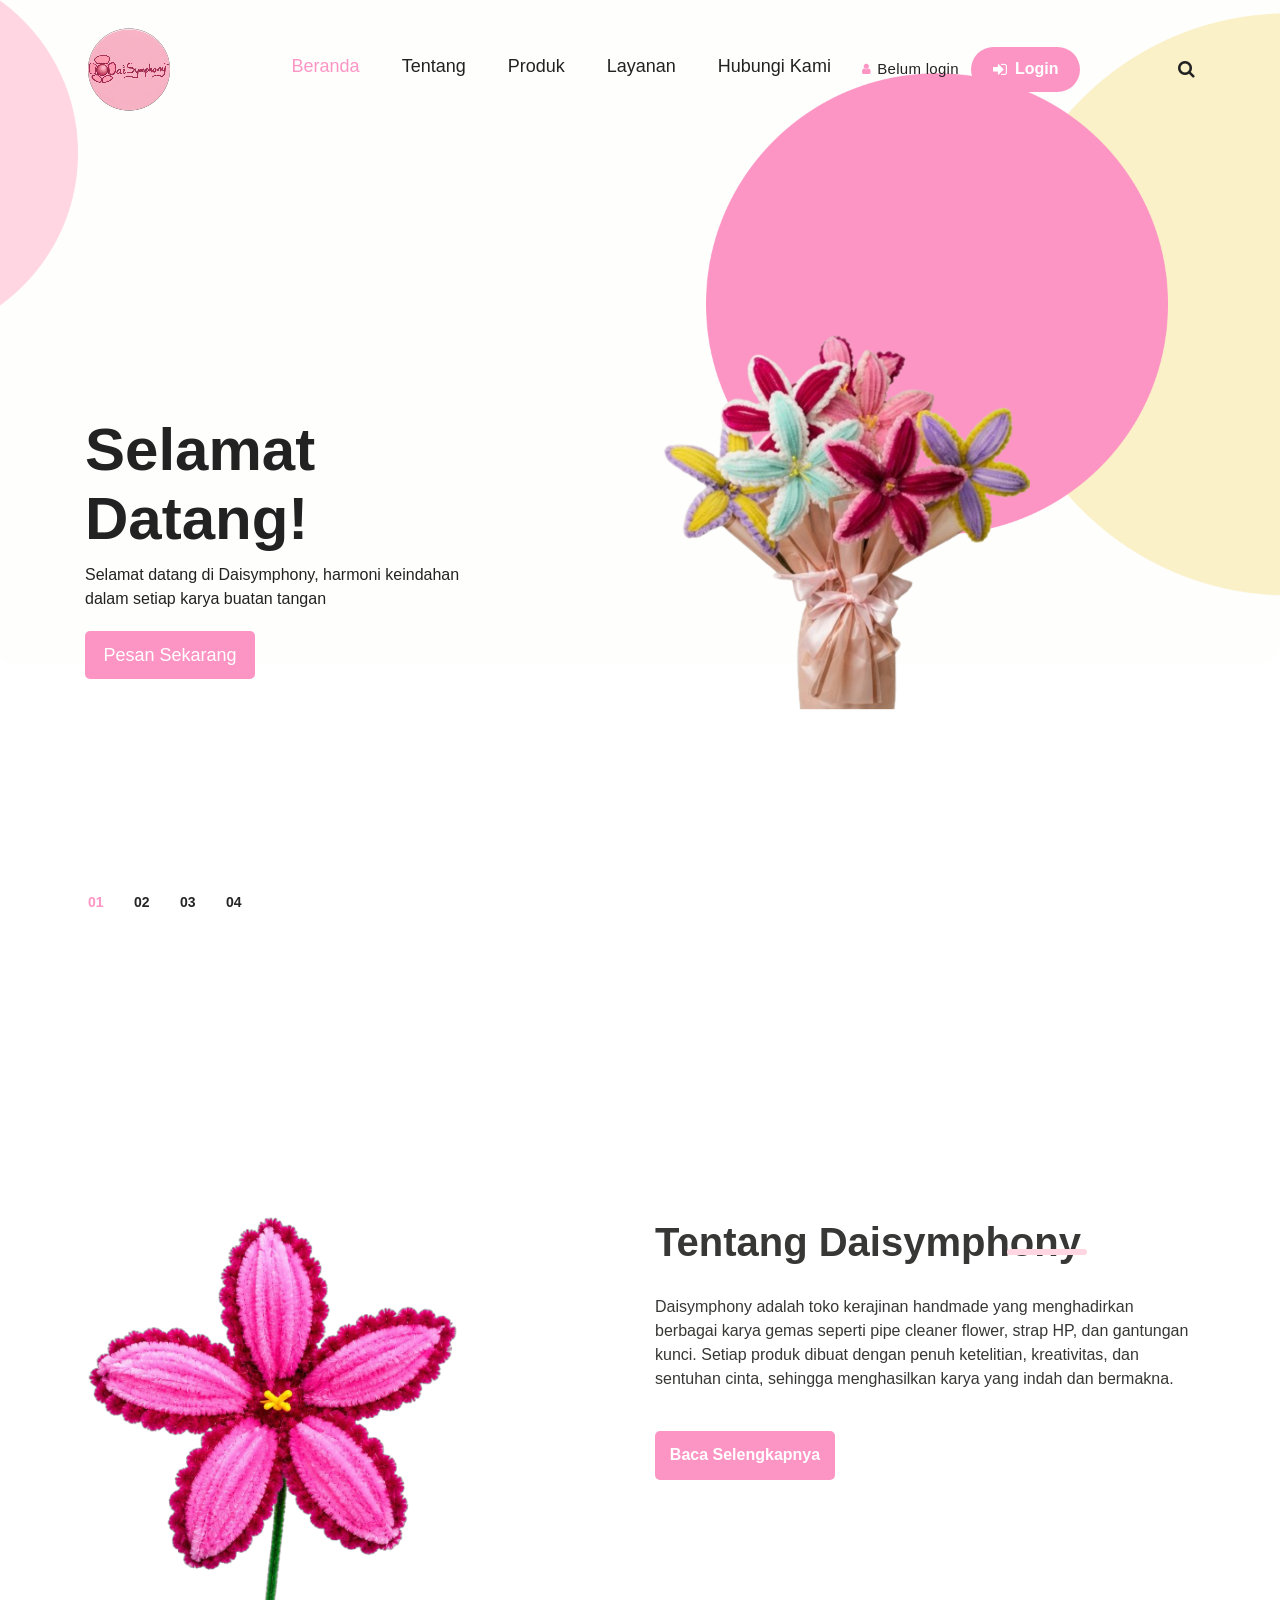
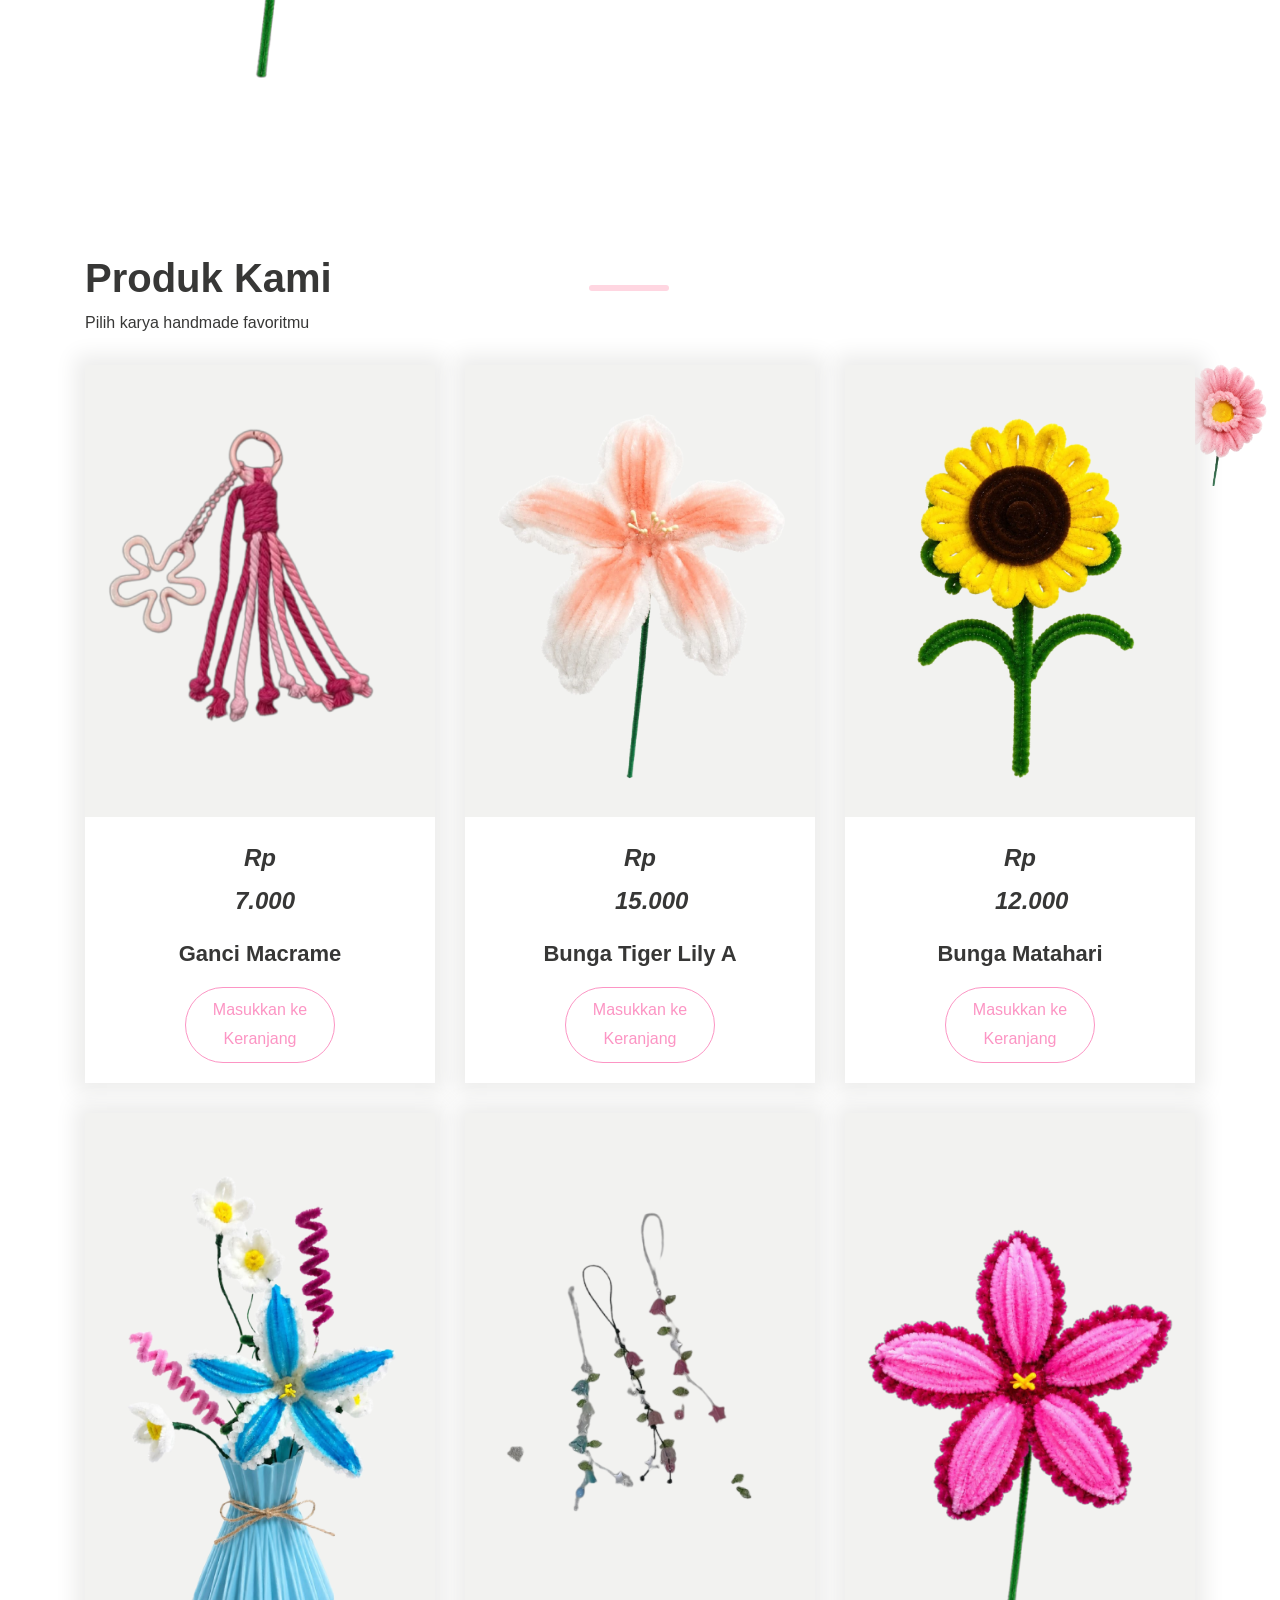
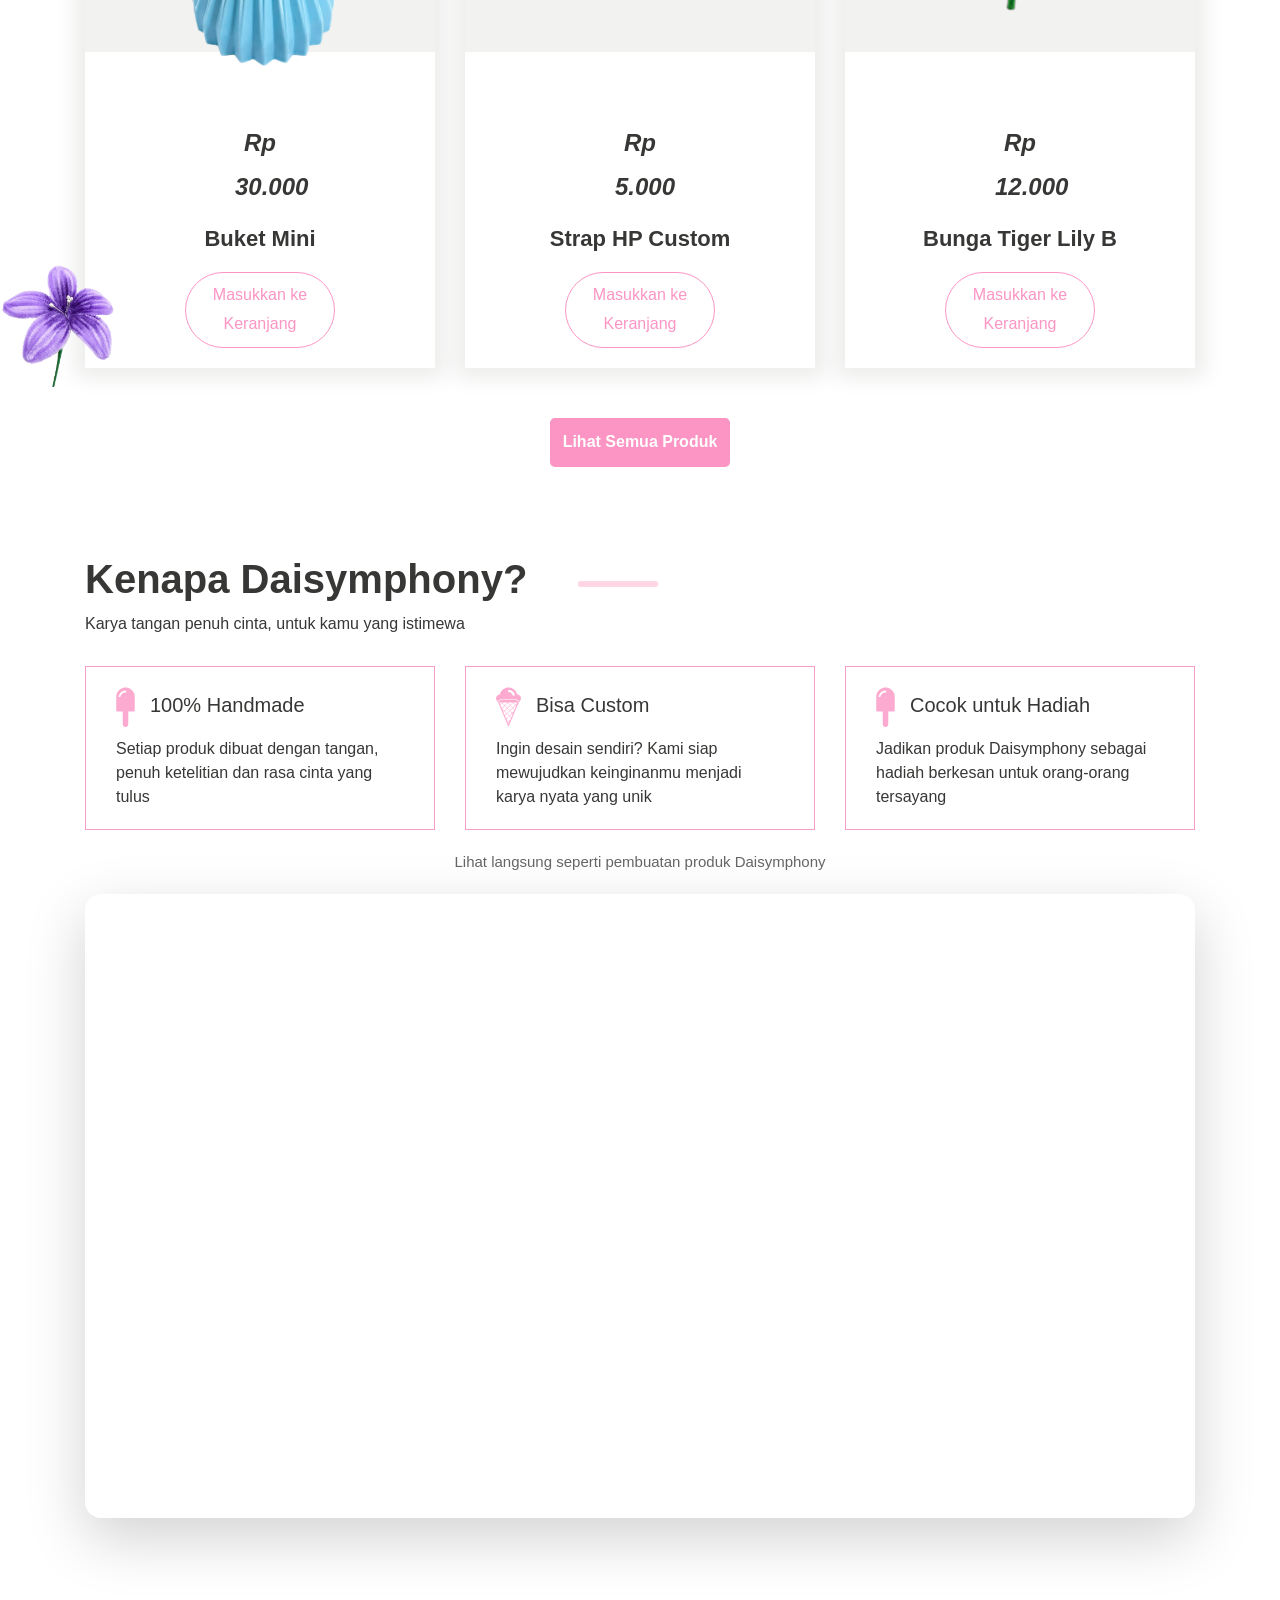
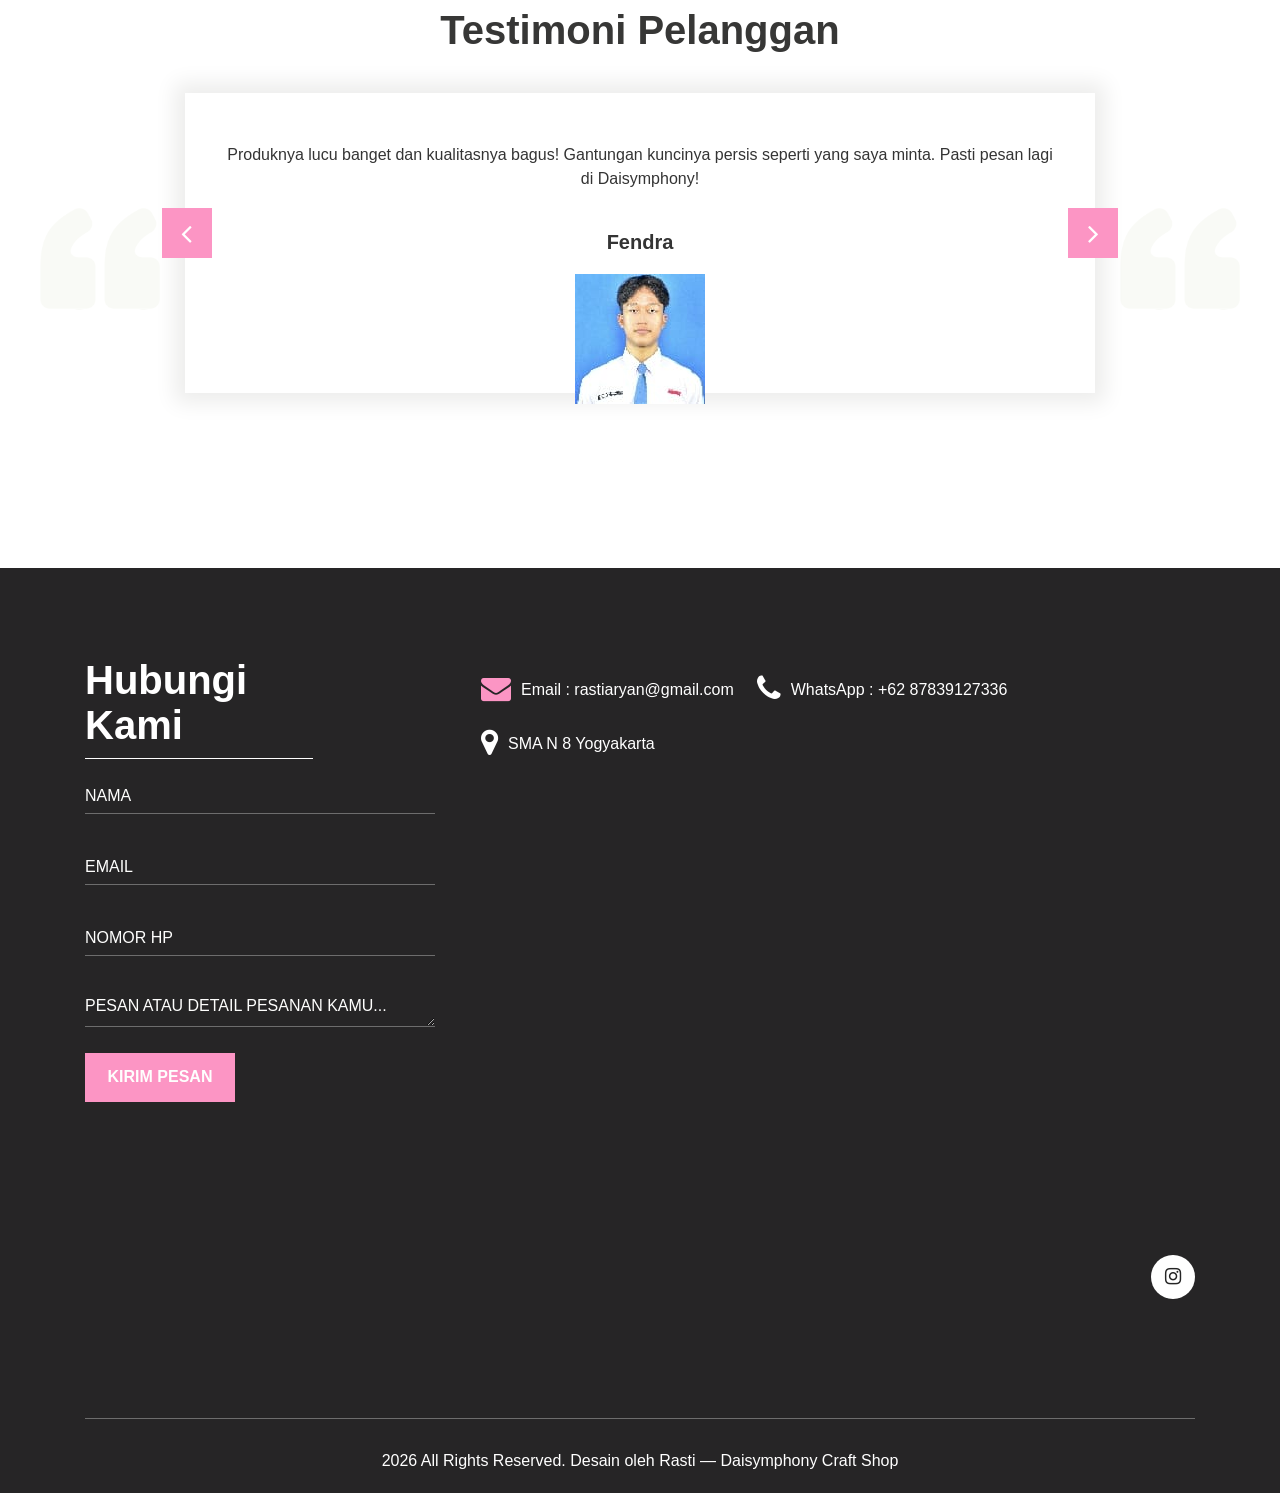
==== commit f45764cd: "Update index.html" ====
--- a/index.html
+++ b/index.html
@@ -210,8 +210,8 @@
                   <div class="col-md-4">
                      <div class="cream_box">
                         <div class="cream_img"><img src="images/bunga2.PNG"></div>
-                        <div class="price_text">Rp 22.000</div>
-                        <h6 class="strawberry_text">Lily Pipe Cleaner</h6>
+                        <div class="price_text">Rp 12.000</div>
+                        <h6 class="strawberry_text">Bunga Tiger Lily B</h6>
                         <div class="cart_bt"><a href="#">Masukkan ke Keranjang</a></div>
                      </div>
                   </div>
@@ -334,7 +334,7 @@
                         <div class="form-group">
                            <textarea class="massage-bt" placeholder="Pesan atau detail pesanan kamu..." rows="5" id="comment" name="Message"></textarea>
                         </div>
-                        <div class="main_bt"><a href="#">Kirim Pesan</a></div>
+                        <div class="main_bt"><a href="contact.html">Kirim Pesan</a></div>
                      </form>
                   </div>
                </div>
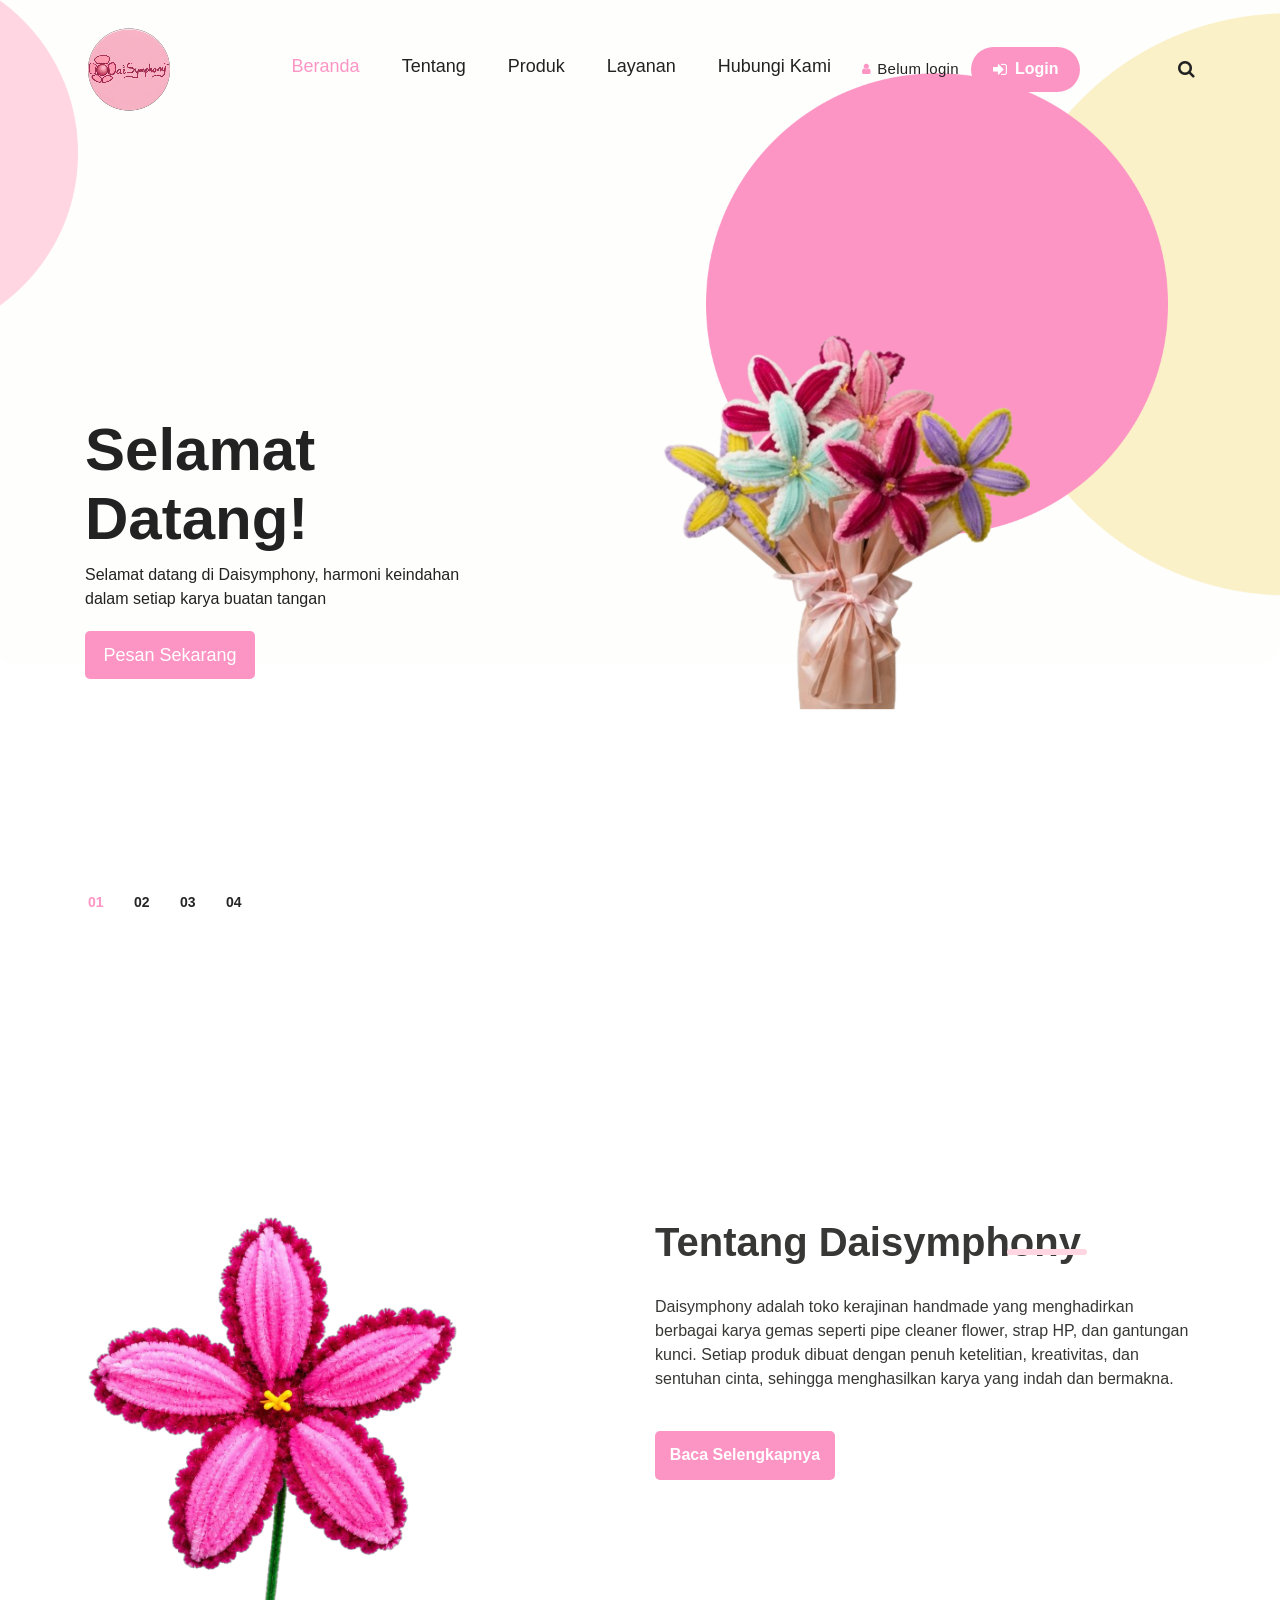
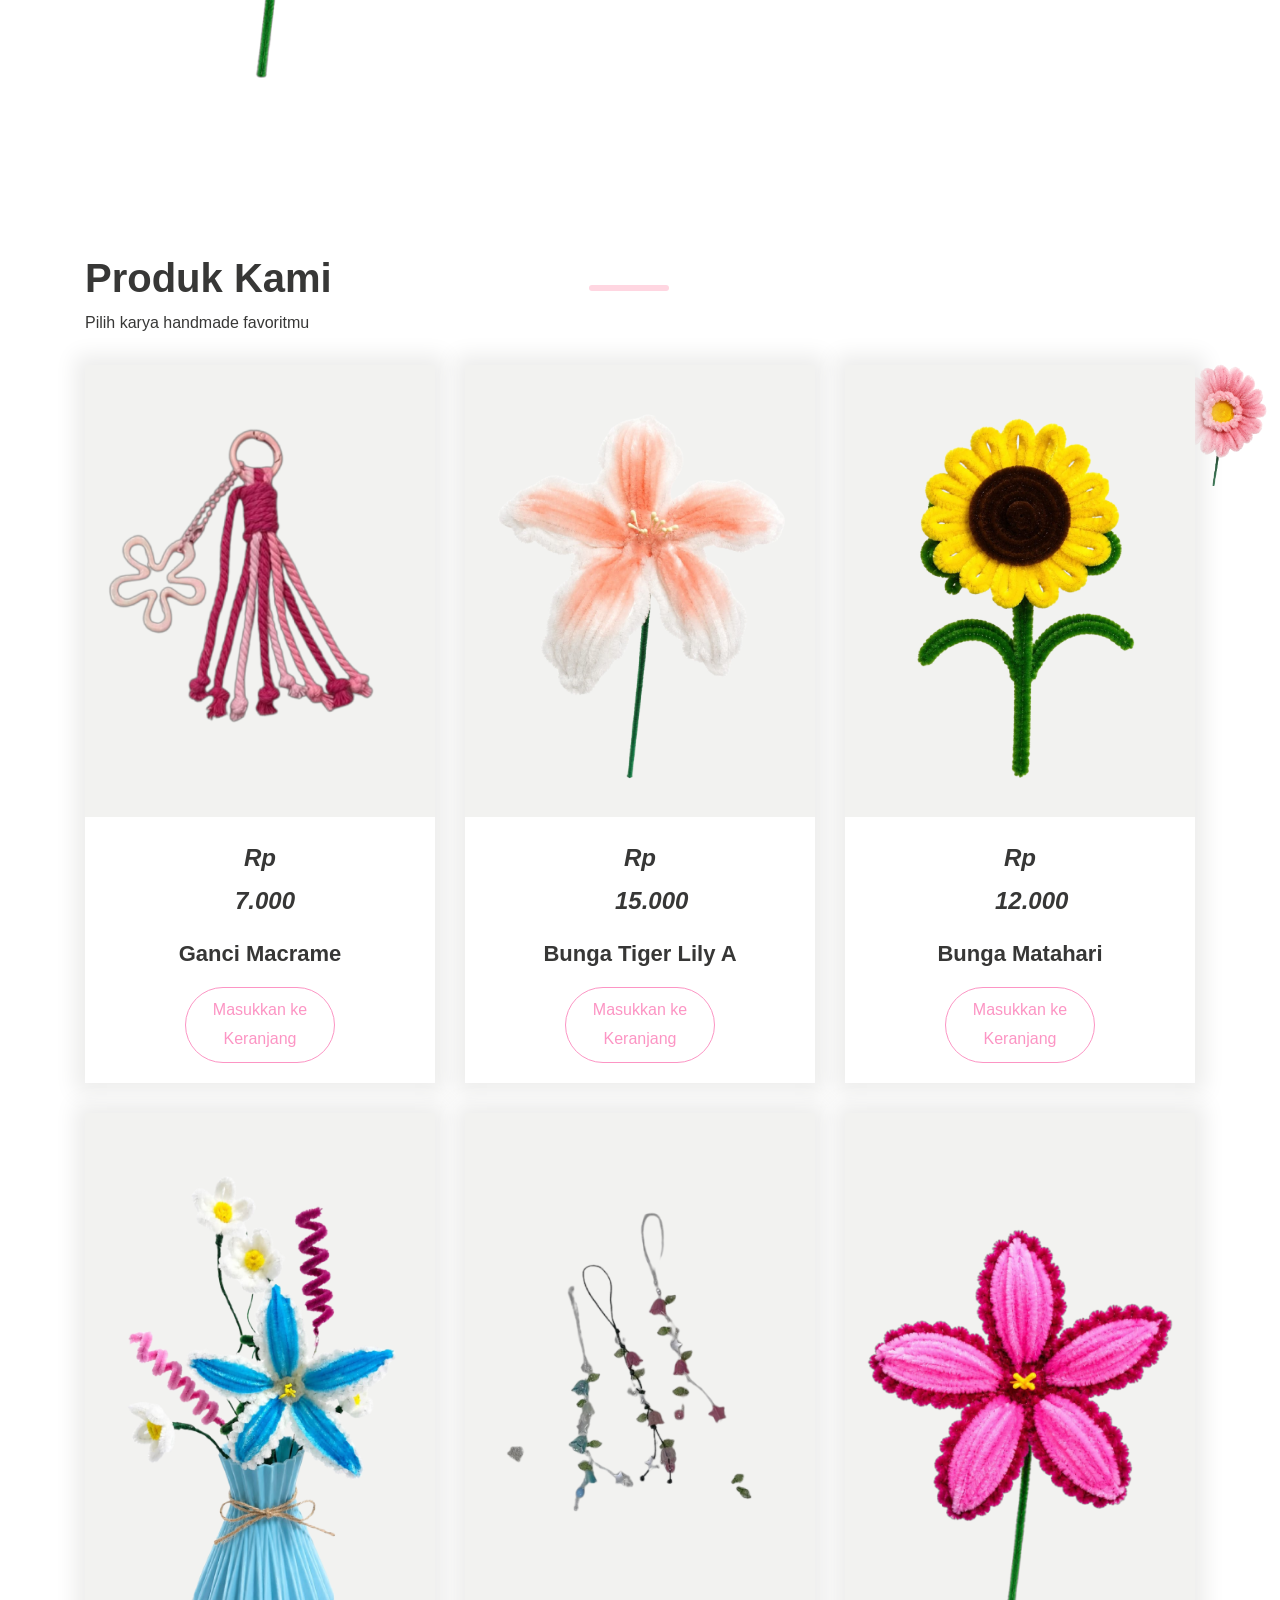
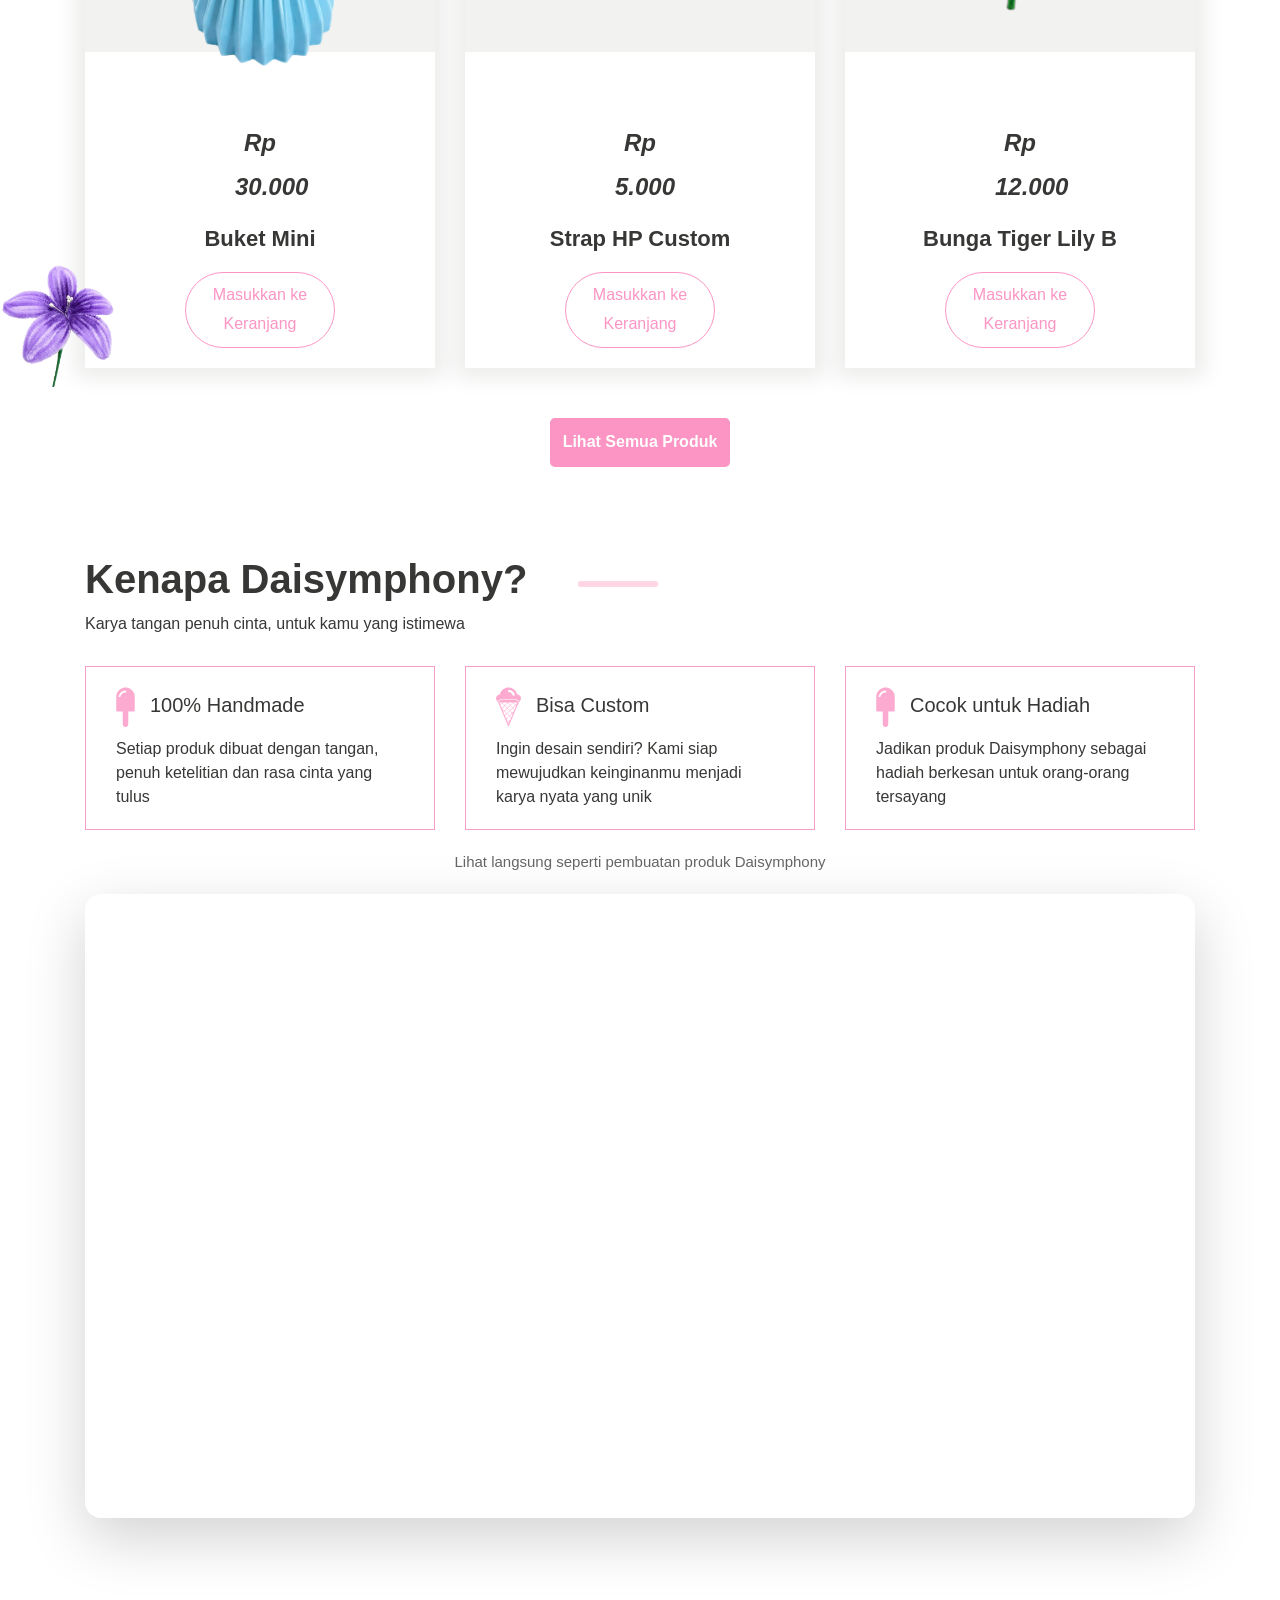
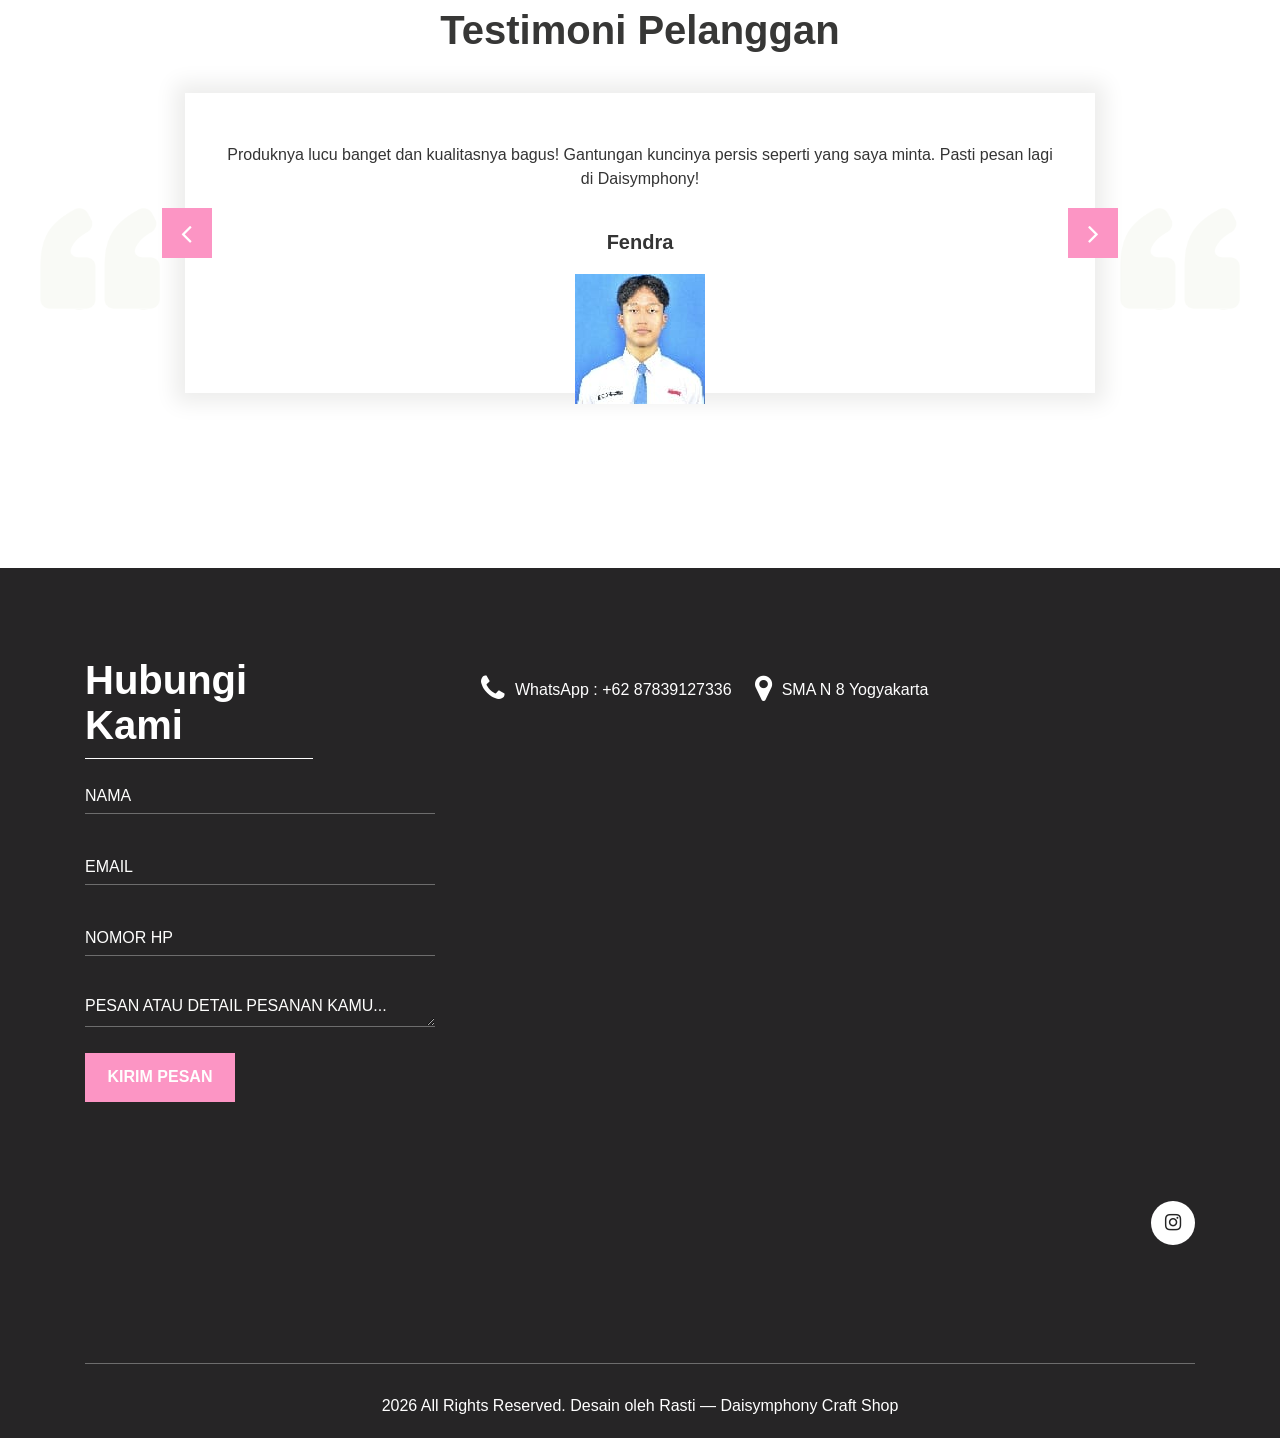
==== commit d6b70a80: "Update index.html" ====
--- a/index.html
+++ b/index.html
@@ -341,10 +341,6 @@
                <div class="col-md-8">
                   <div class="location_text">
                      <ul>
-                        <li>
-                           <a href="contact.html">
-                              <span class="padding_left_10 active"><i class="fa fa-envelope" aria-hidden="true"></i></span>Email : rastiaryan@gmail.com
-                           </a>
                         </li>
                         <li>
                            <a href="contact.html">
@@ -352,7 +348,7 @@
                            </a>
                         </li>
                         <li>
-                           <a href="contact.html">
+                           <a href="https://maps.app.goo.gl/KUhjs75jN539v9Yw6">
                               <span class="padding_left_10"><i class="fa fa-map-marker" aria-hidden="true"></i></span>SMA N 8 Yogyakarta
                            </a>
                         </li>
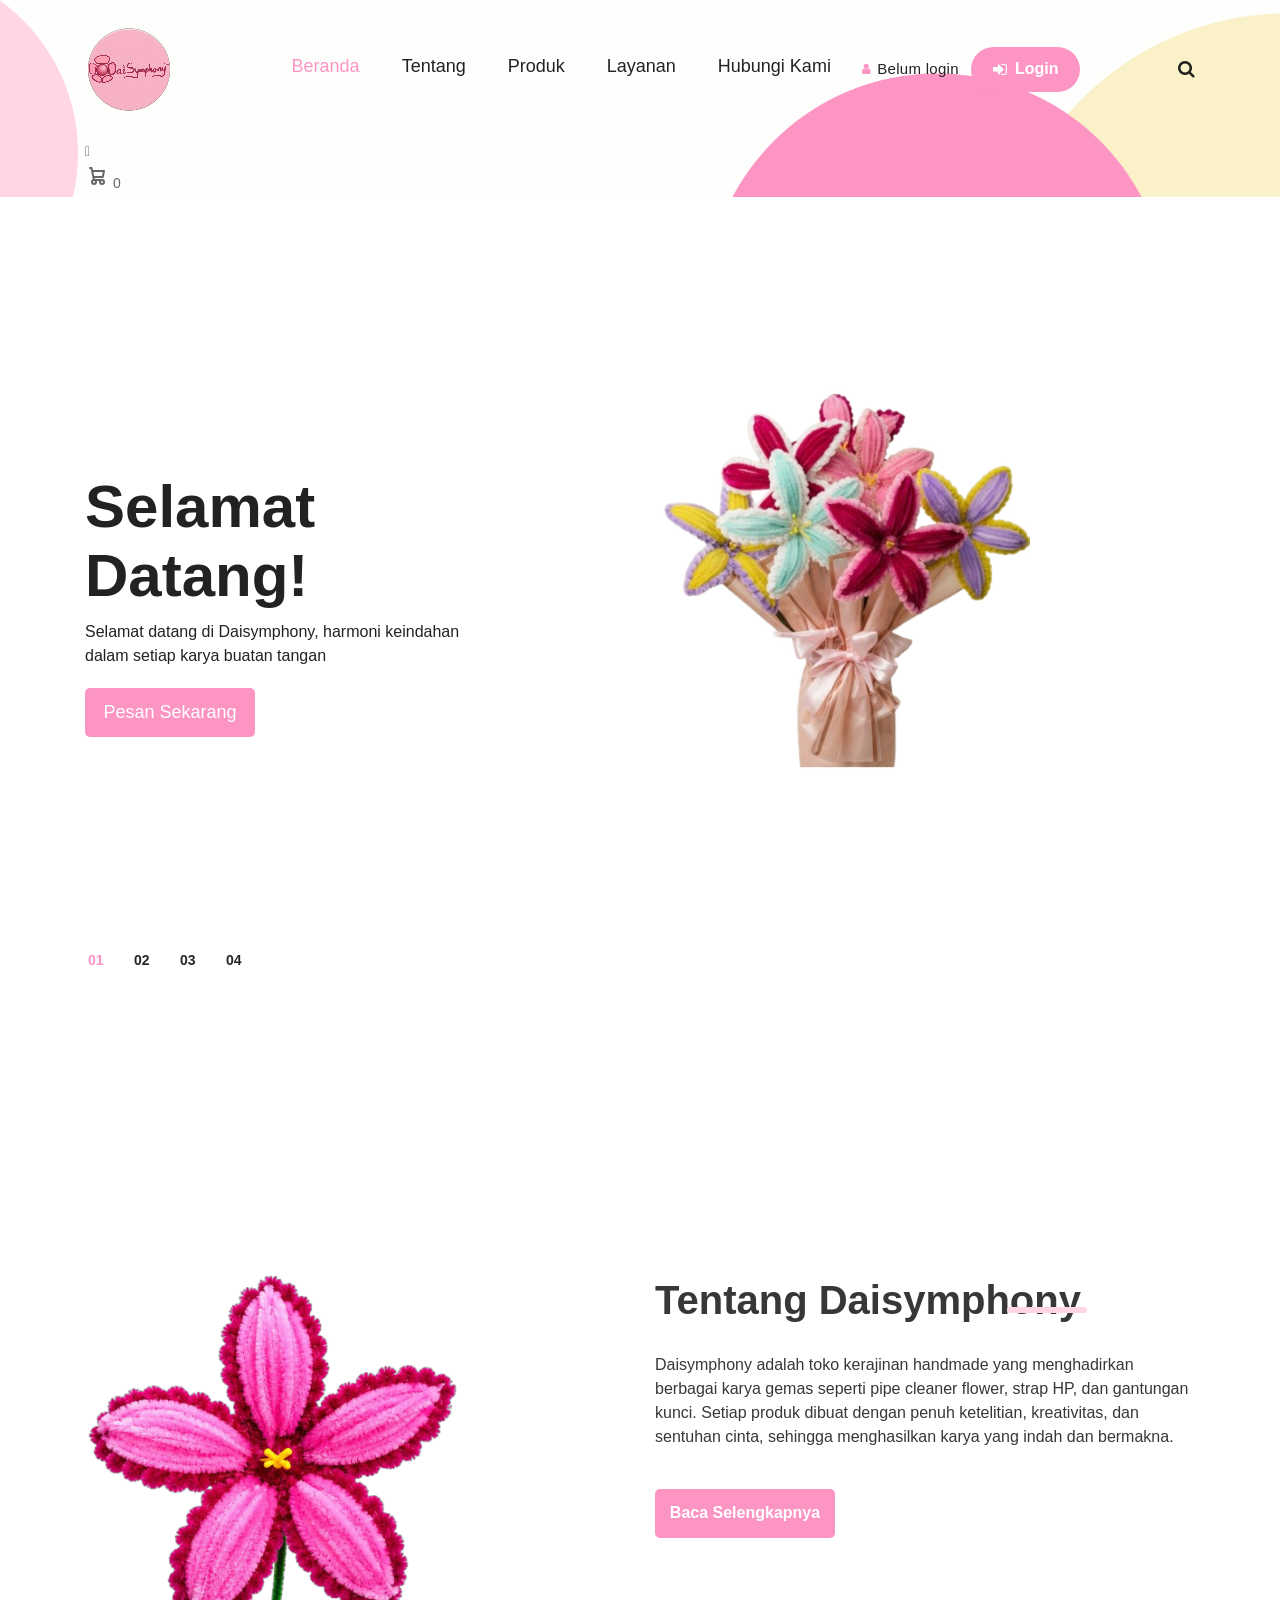
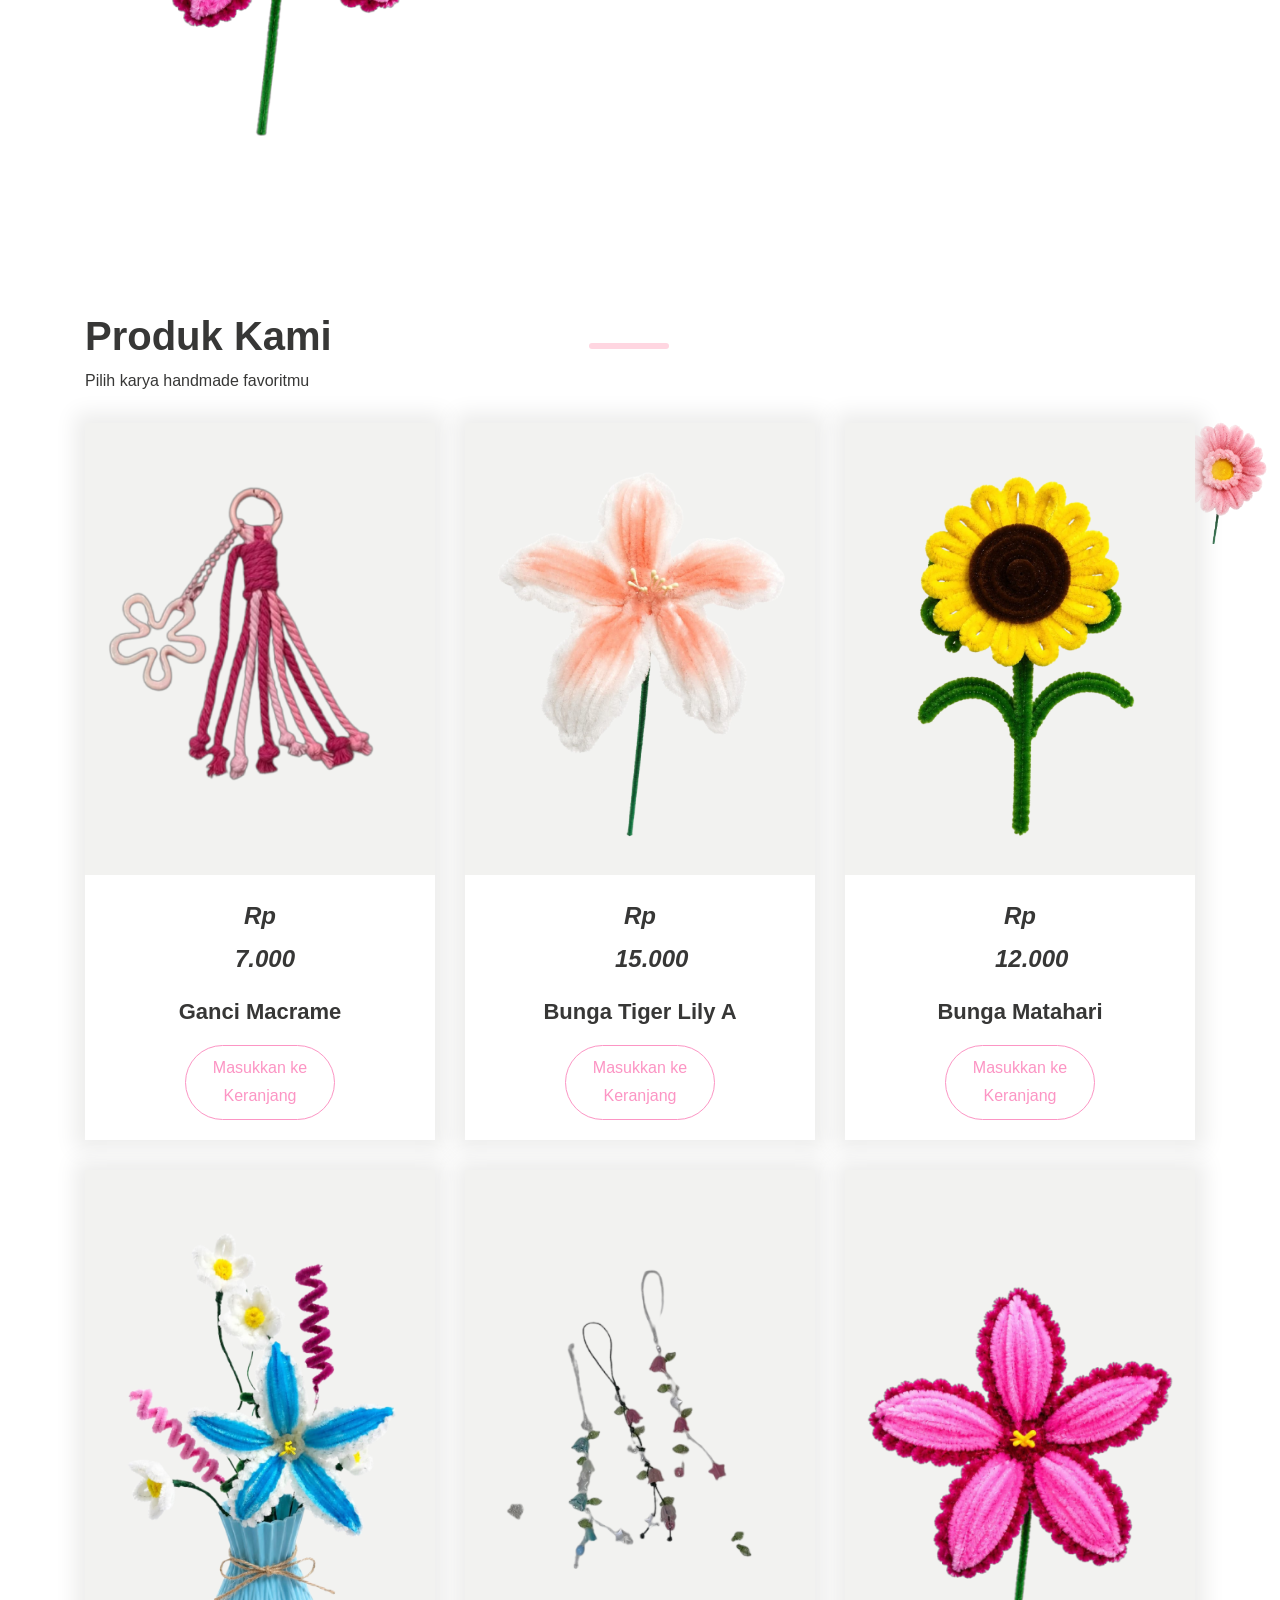
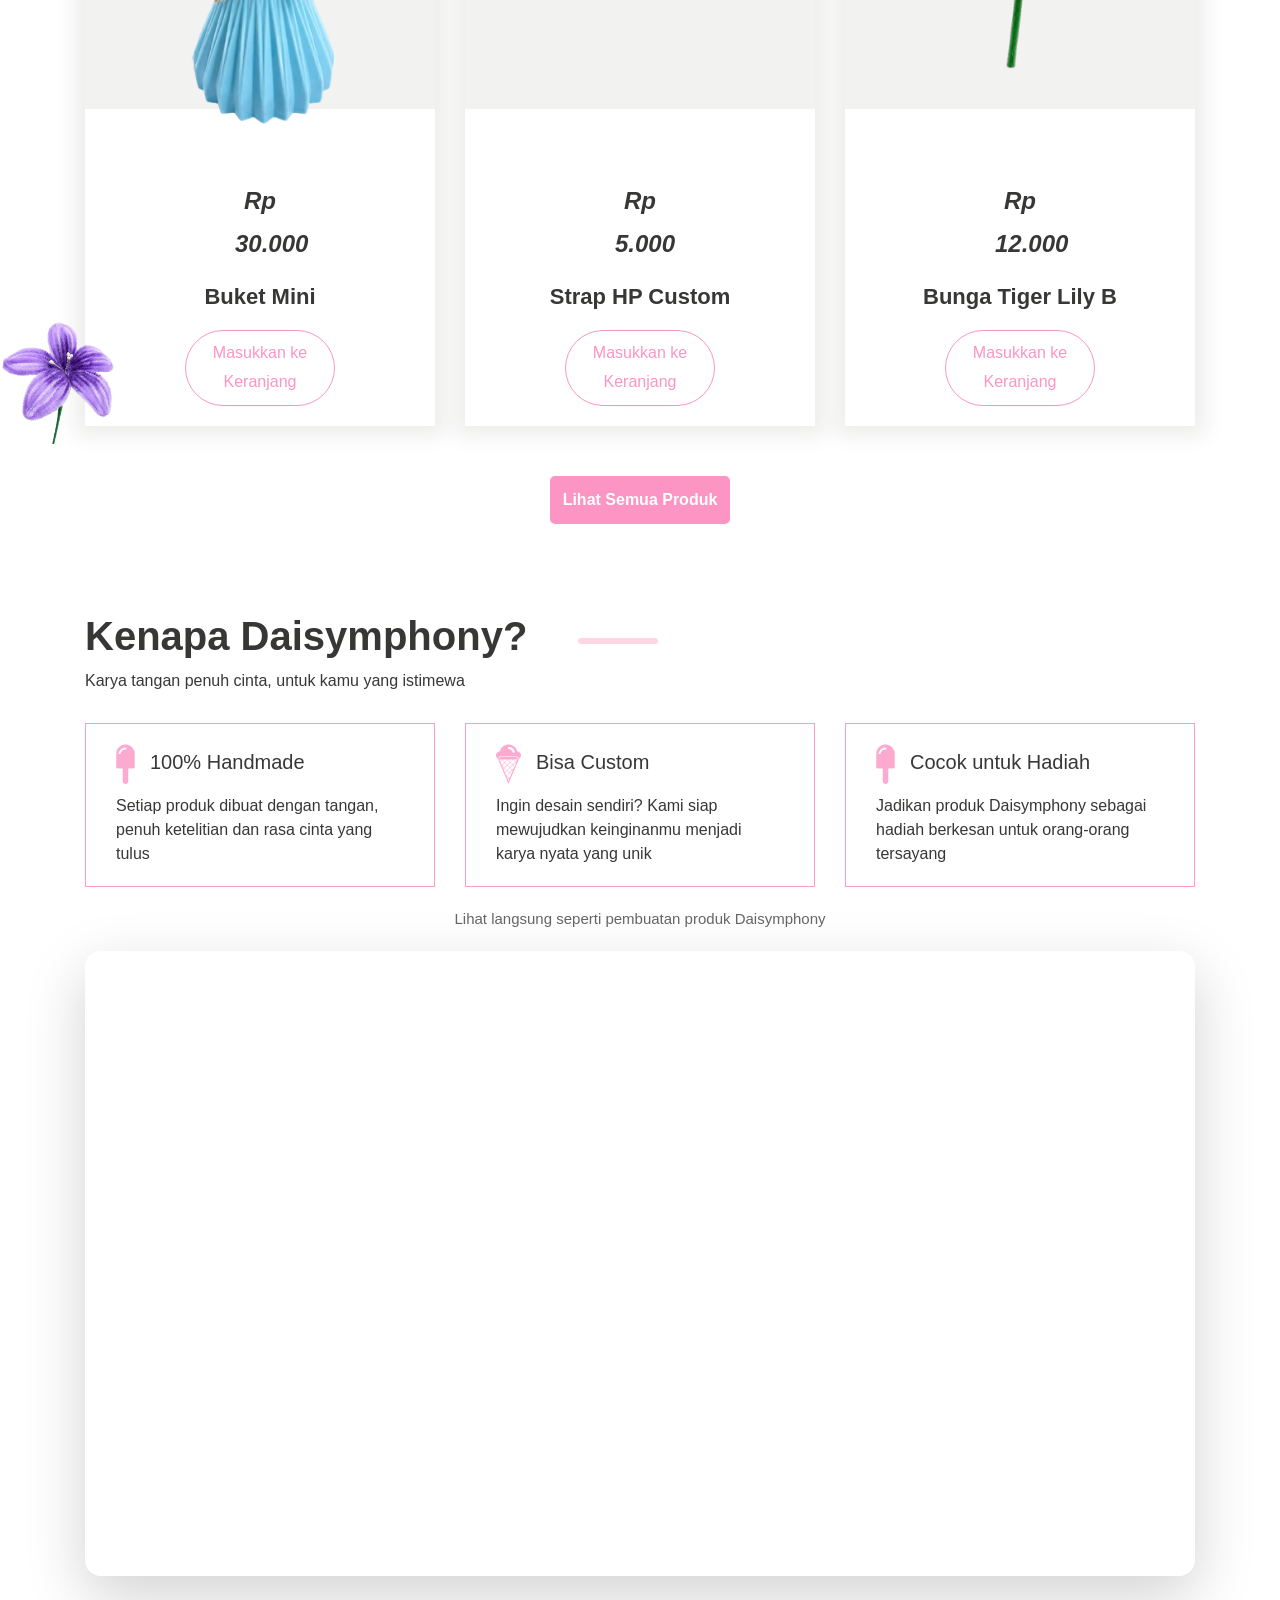
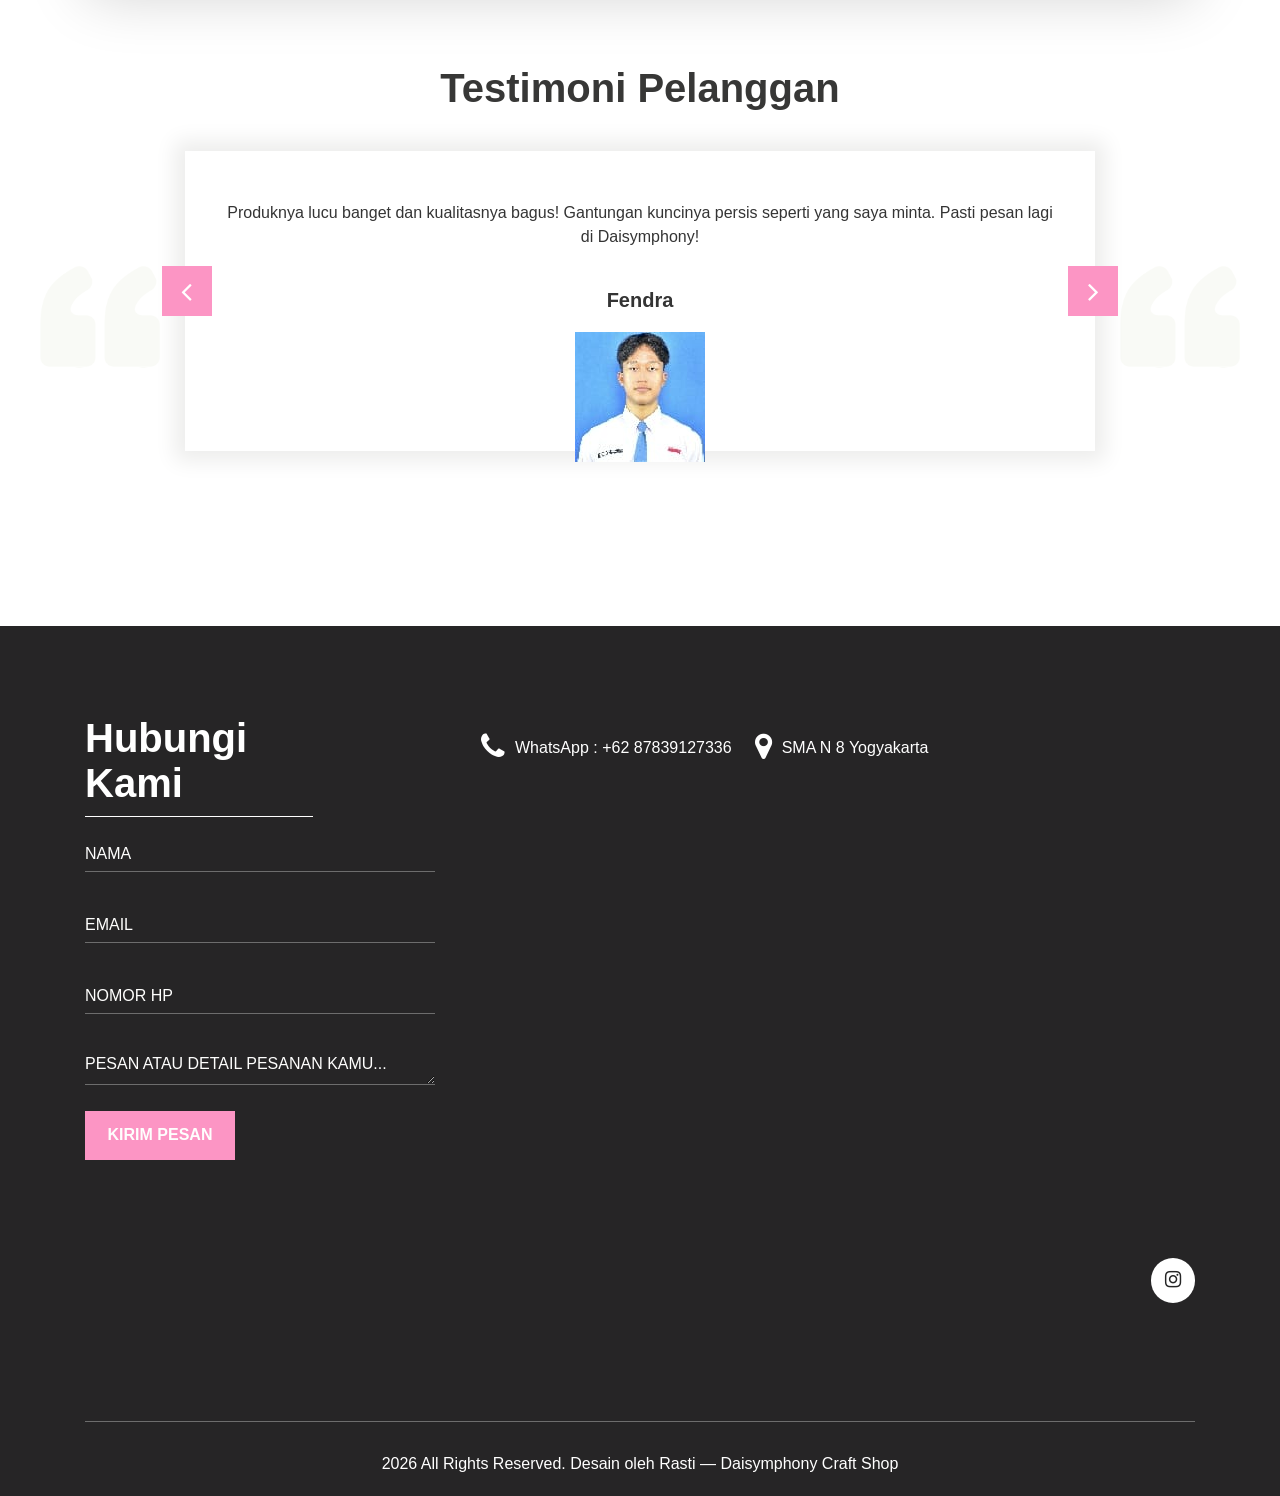
==== commit a604503d: "Update index.html" ====
--- a/index.html
+++ b/index.html
@@ -67,6 +67,17 @@
                </div>
             </nav>
          </div>
+		  <div class="container">
+    <header>
+        <div class="icon-cart"></div>
+			<svg class="w-6 h-6 text-gray-800 dark:text-white" aria-hidden="true" xmlns="http://www.w3.org/2000/svg" width="24" height="24" fill="none" viewBox="0 0 24 24">
+ 				 <path stroke="currentColor" stroke-linecap="round" stroke-linejoin="round" stroke-width="2" d="M5 4h1.5L9 16m0 0h8m-8 0a2 2 0 1 0 0 4 2 2 0 0 0 0-4Zm8 0a2 2 0 1 0 0 4 2 2 0 0 0 0-4Zm-8.5-3h9.25L19 7H7.312"/>
+			</svg>
+			<span>0</span>
+		</div>
+    </header>
+</div>
+
 
            <!-- banner section start --> 
          <div class="banner_section layout_padding">
@@ -343,7 +354,7 @@
                      <ul>
                         </li>
                         <li>
-                           <a href="contact.html">
+                           <a href="https://wa.me/6287839127336">
                               <span class="padding_left_10"><i class="fa fa-phone" aria-hidden="true"></i></span>WhatsApp : +62 87839127336
                            </a>
                         </li>
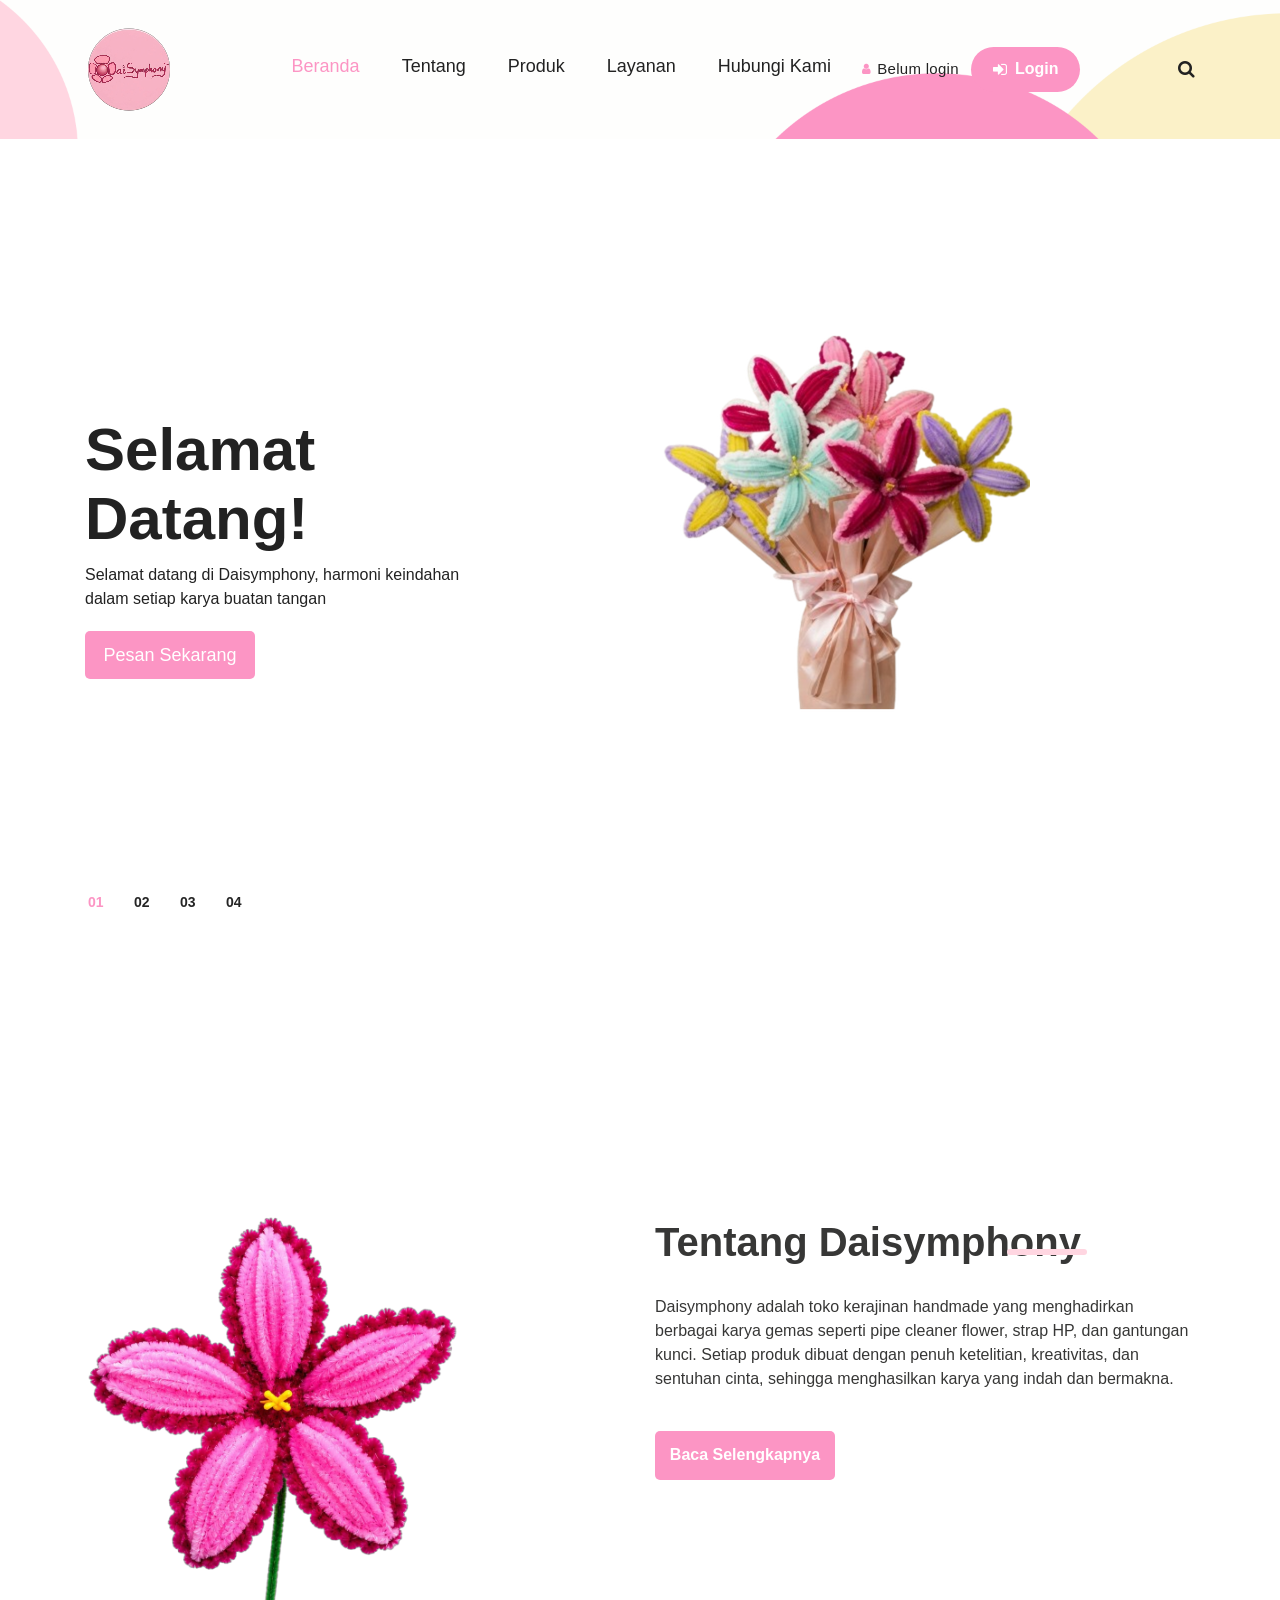
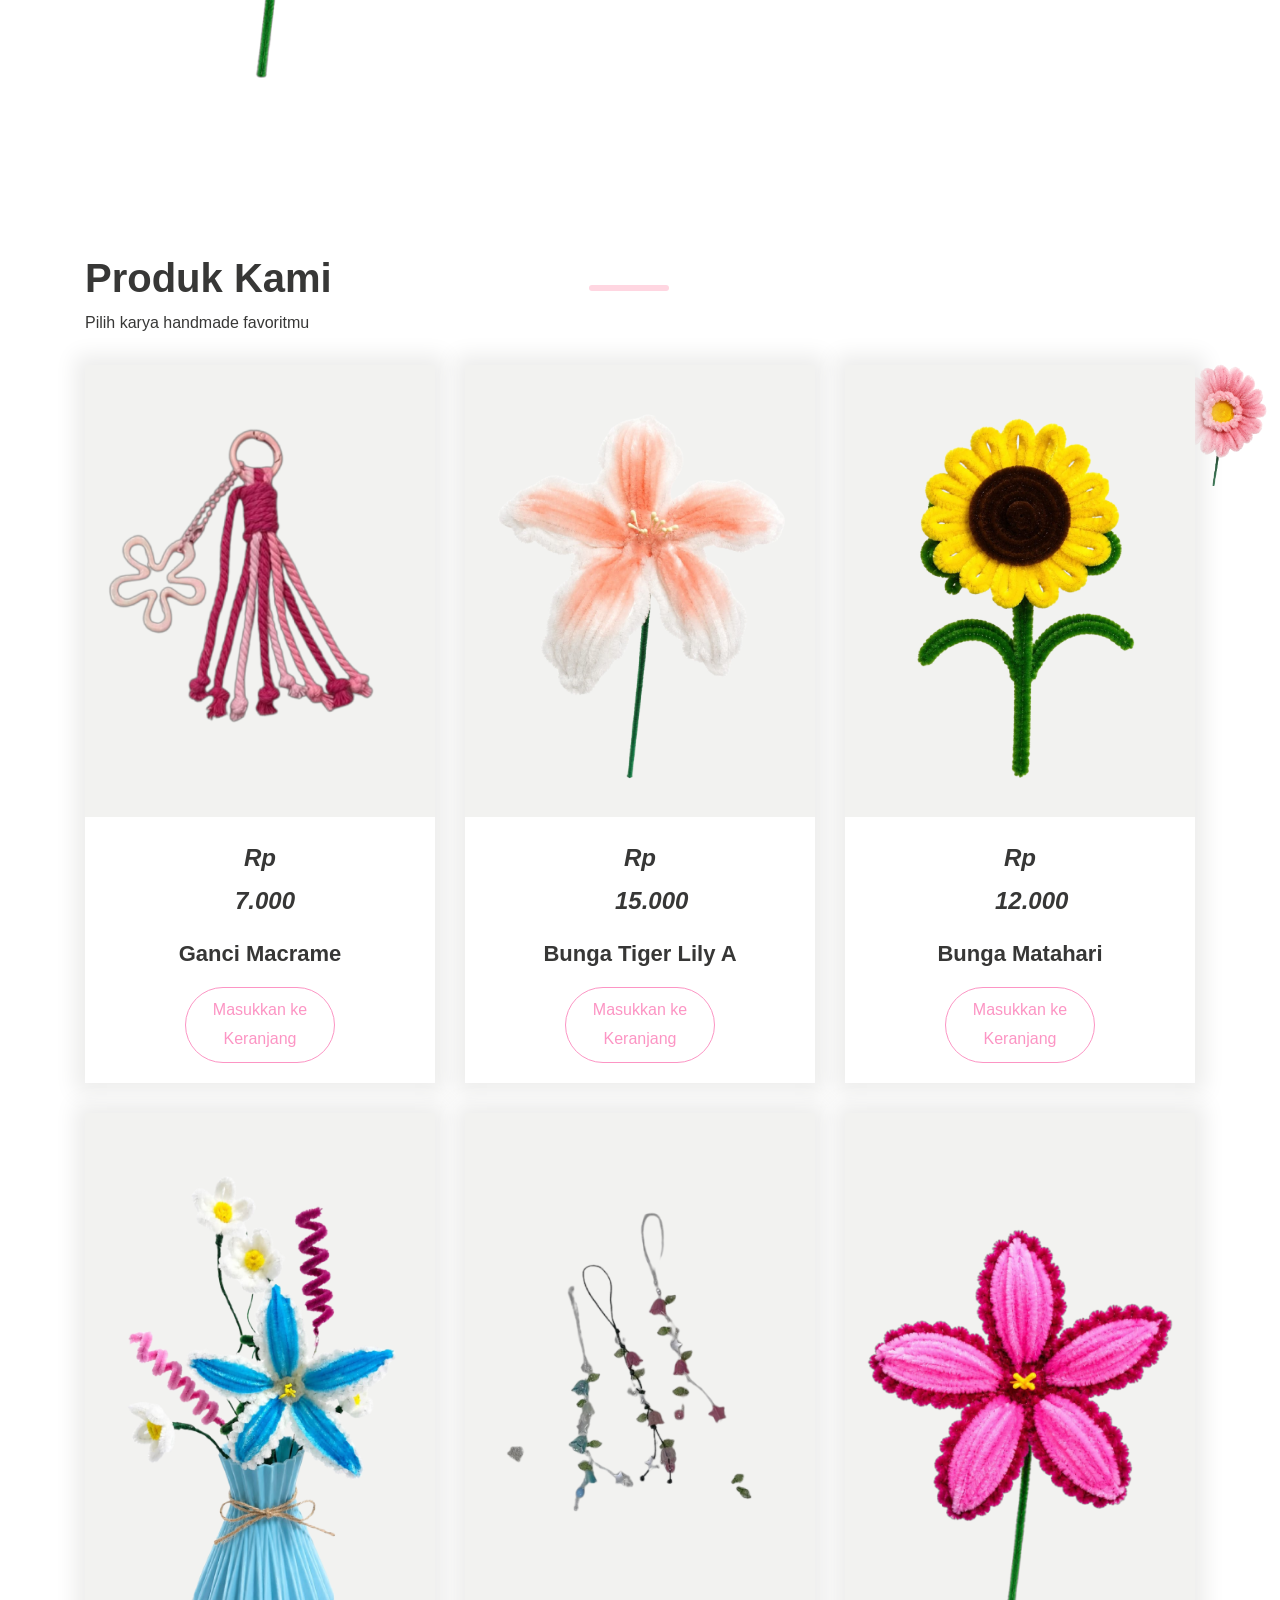
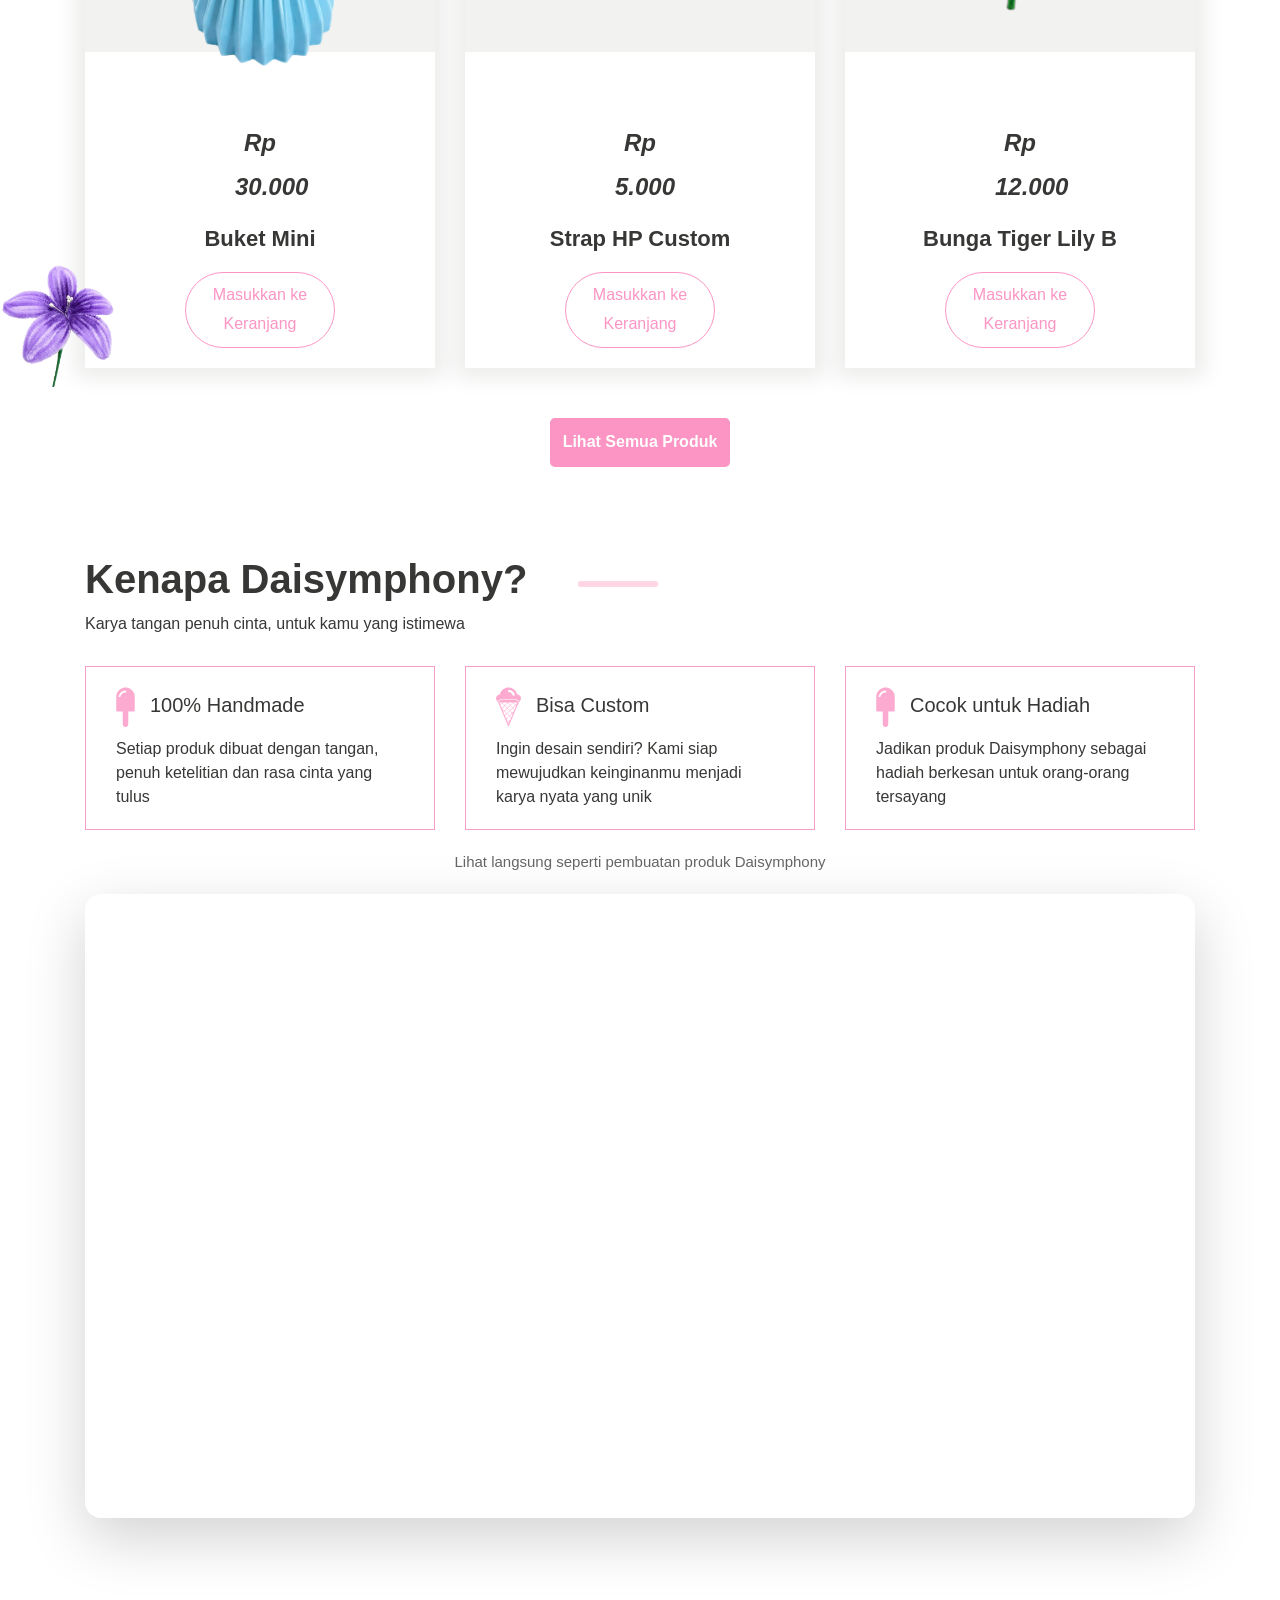
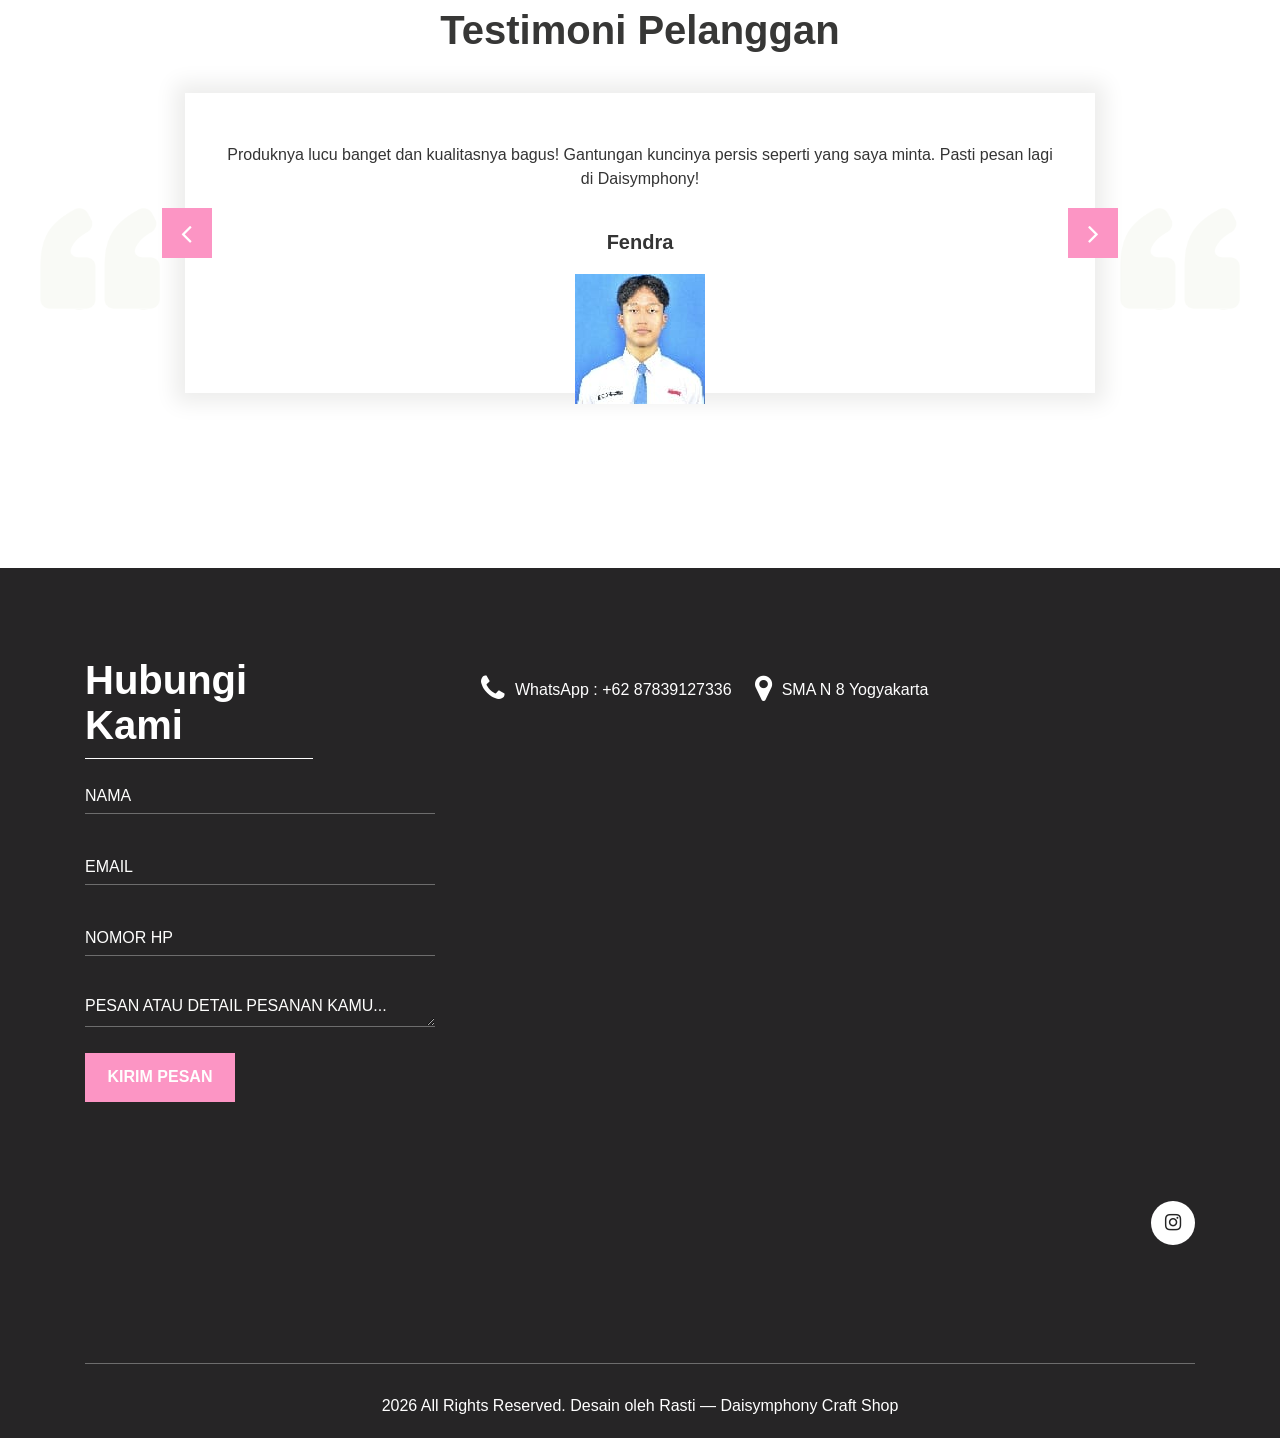
==== commit 1ae9769c: "Update index.html" ====
--- a/index.html
+++ b/index.html
@@ -66,16 +66,7 @@
                   </form>
                </div>
             </nav>
-         </div>
-		  <div class="container">
-    <header>
-        <div class="icon-cart"></div>
-			<svg class="w-6 h-6 text-gray-800 dark:text-white" aria-hidden="true" xmlns="http://www.w3.org/2000/svg" width="24" height="24" fill="none" viewBox="0 0 24 24">
- 				 <path stroke="currentColor" stroke-linecap="round" stroke-linejoin="round" stroke-width="2" d="M5 4h1.5L9 16m0 0h8m-8 0a2 2 0 1 0 0 4 2 2 0 0 0 0-4Zm8 0a2 2 0 1 0 0 4 2 2 0 0 0 0-4Zm-8.5-3h9.25L19 7H7.312"/>
-			</svg>
-			<span>0</span>
-		</div>
-    </header>
+		 </div>
 </div>
 
 
--- a/css/style.css
+++ b/css/style.css
@@ -297,7 +297,6 @@
     color: #fc95c4;
 }
 
-
 /* header section end */
 
 /* =====================================================
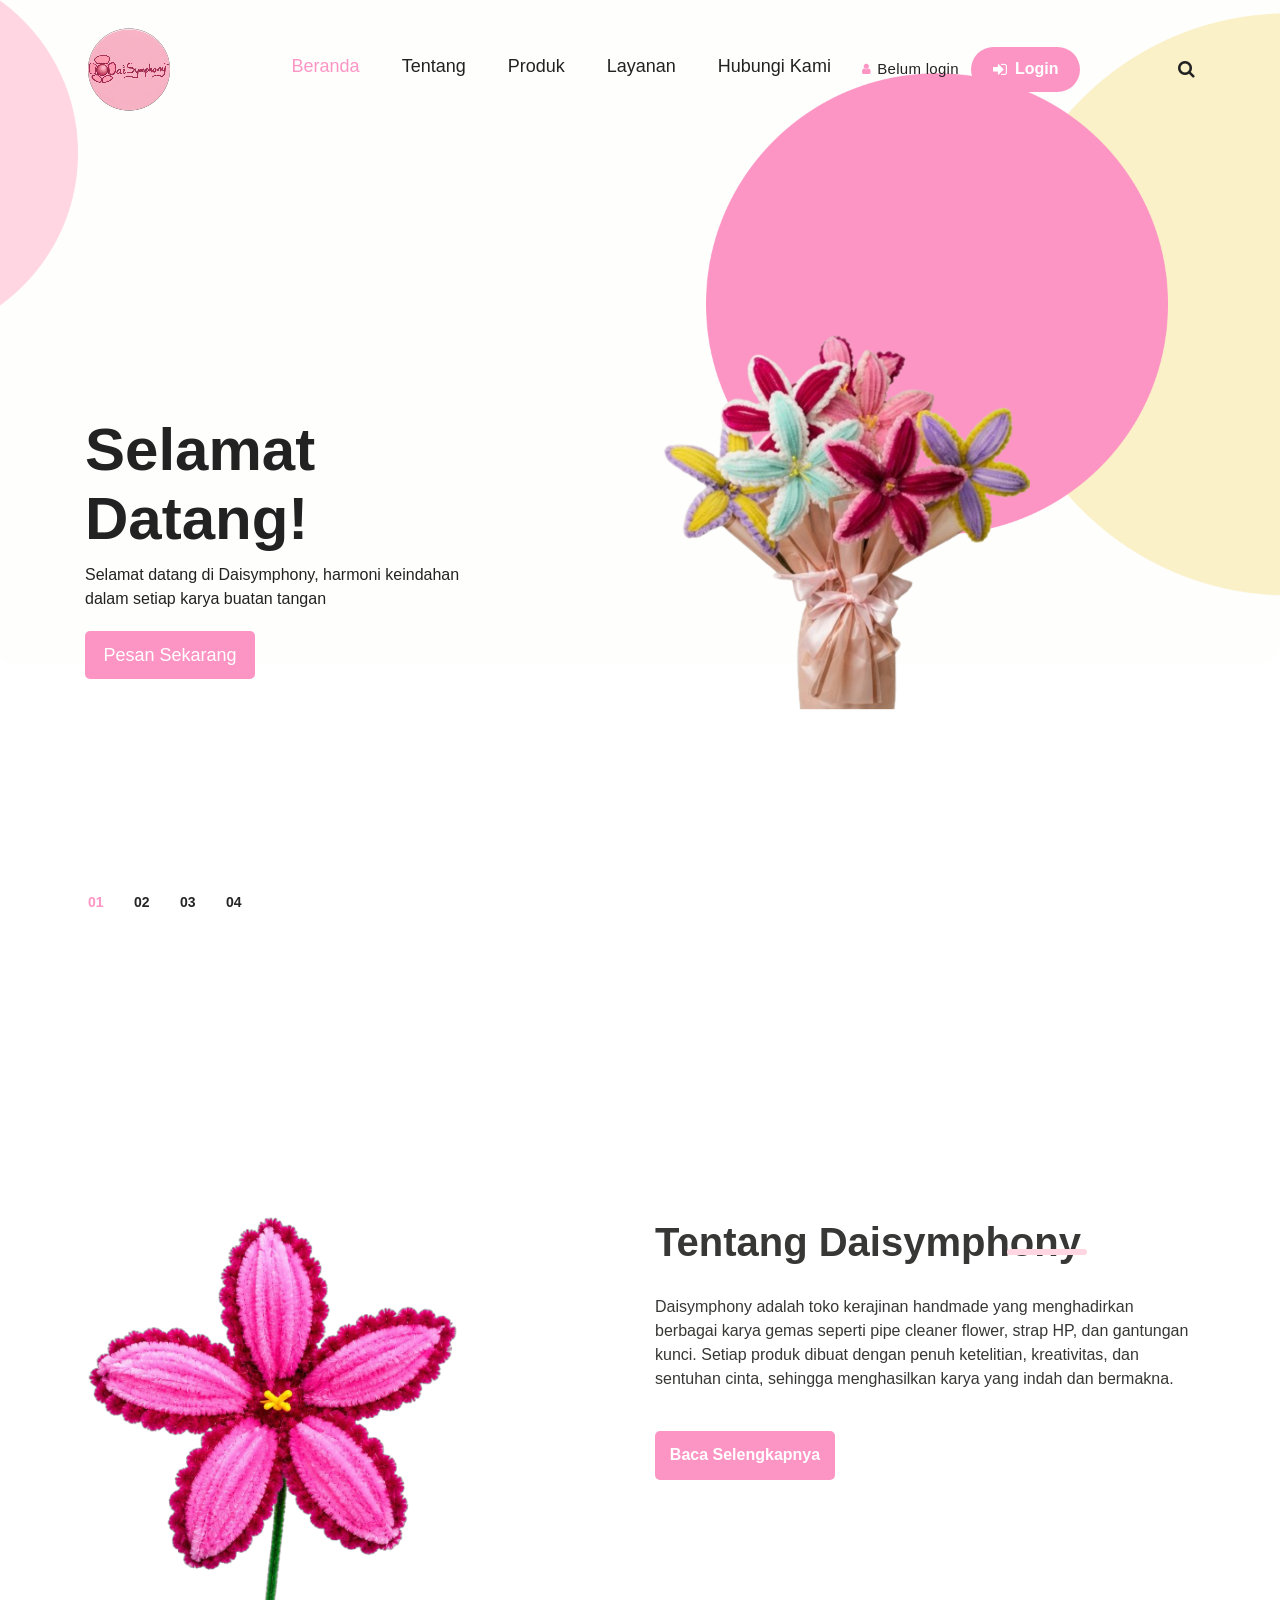
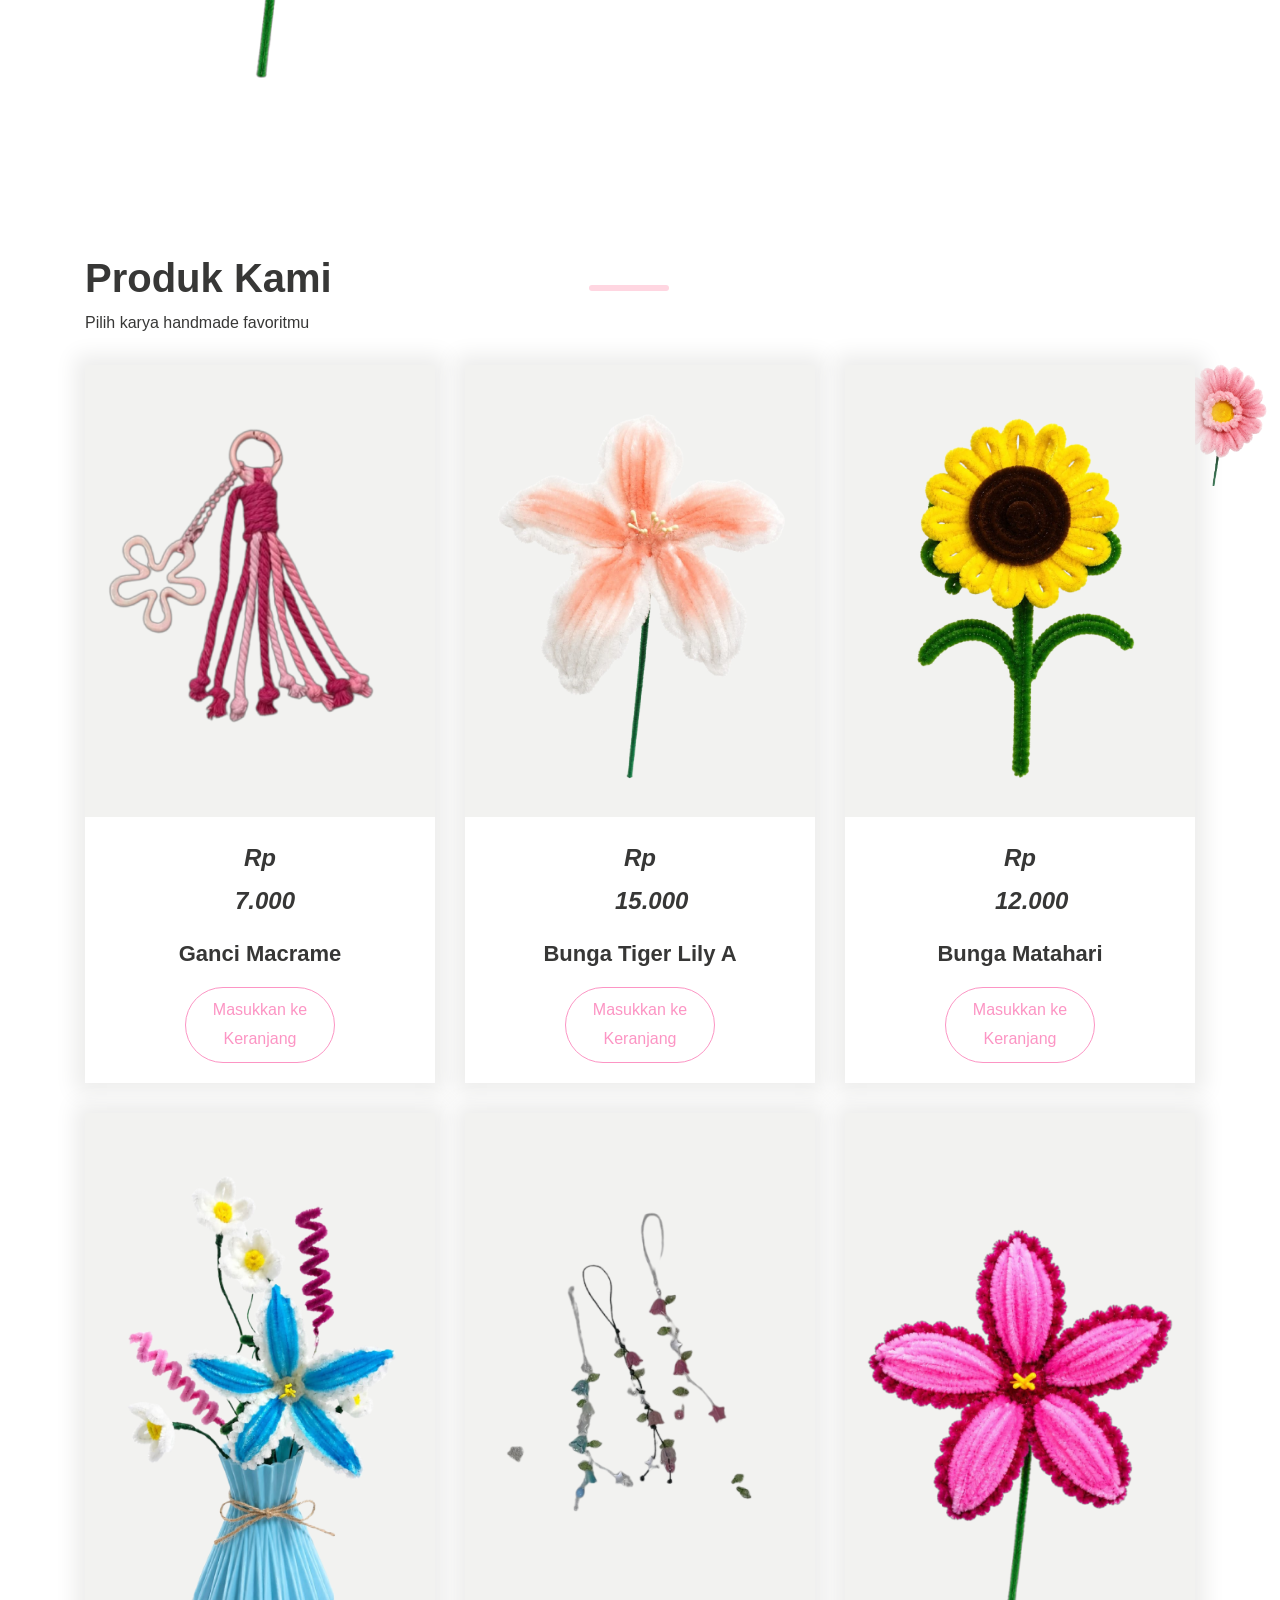
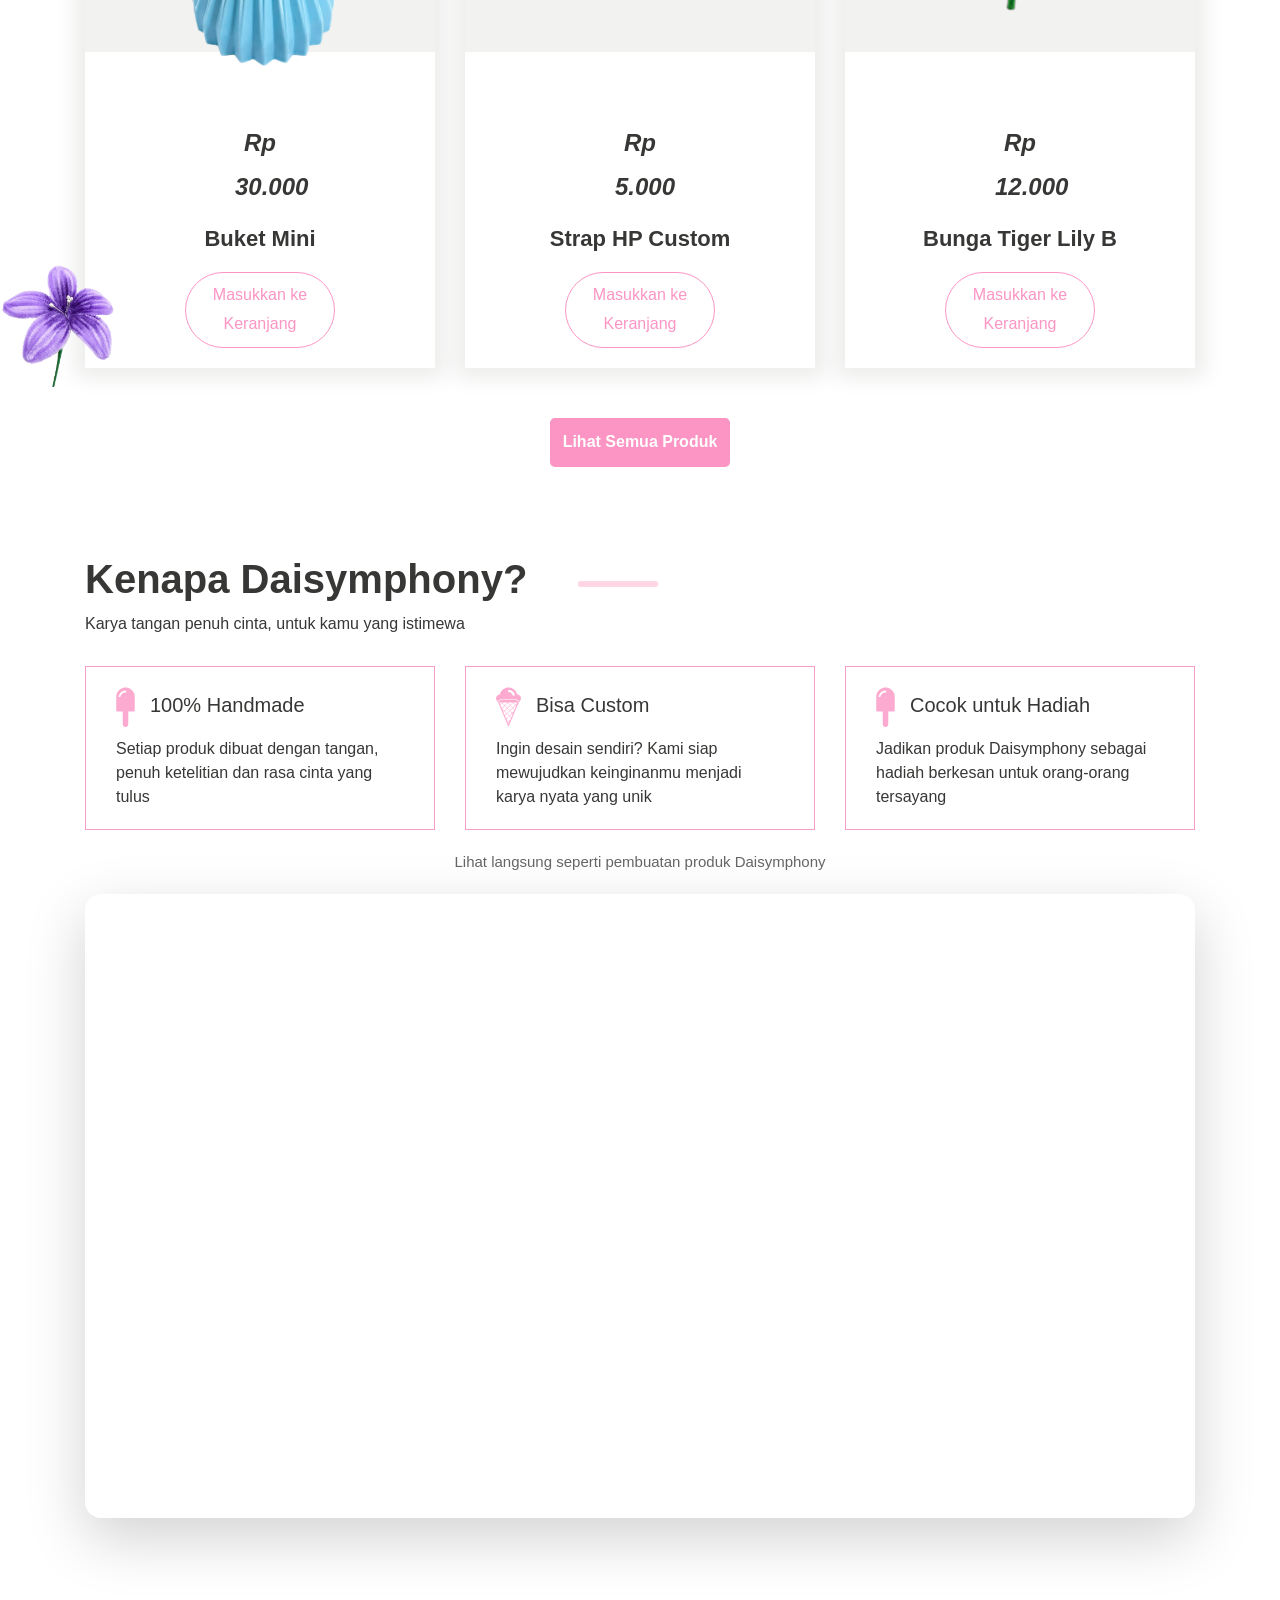
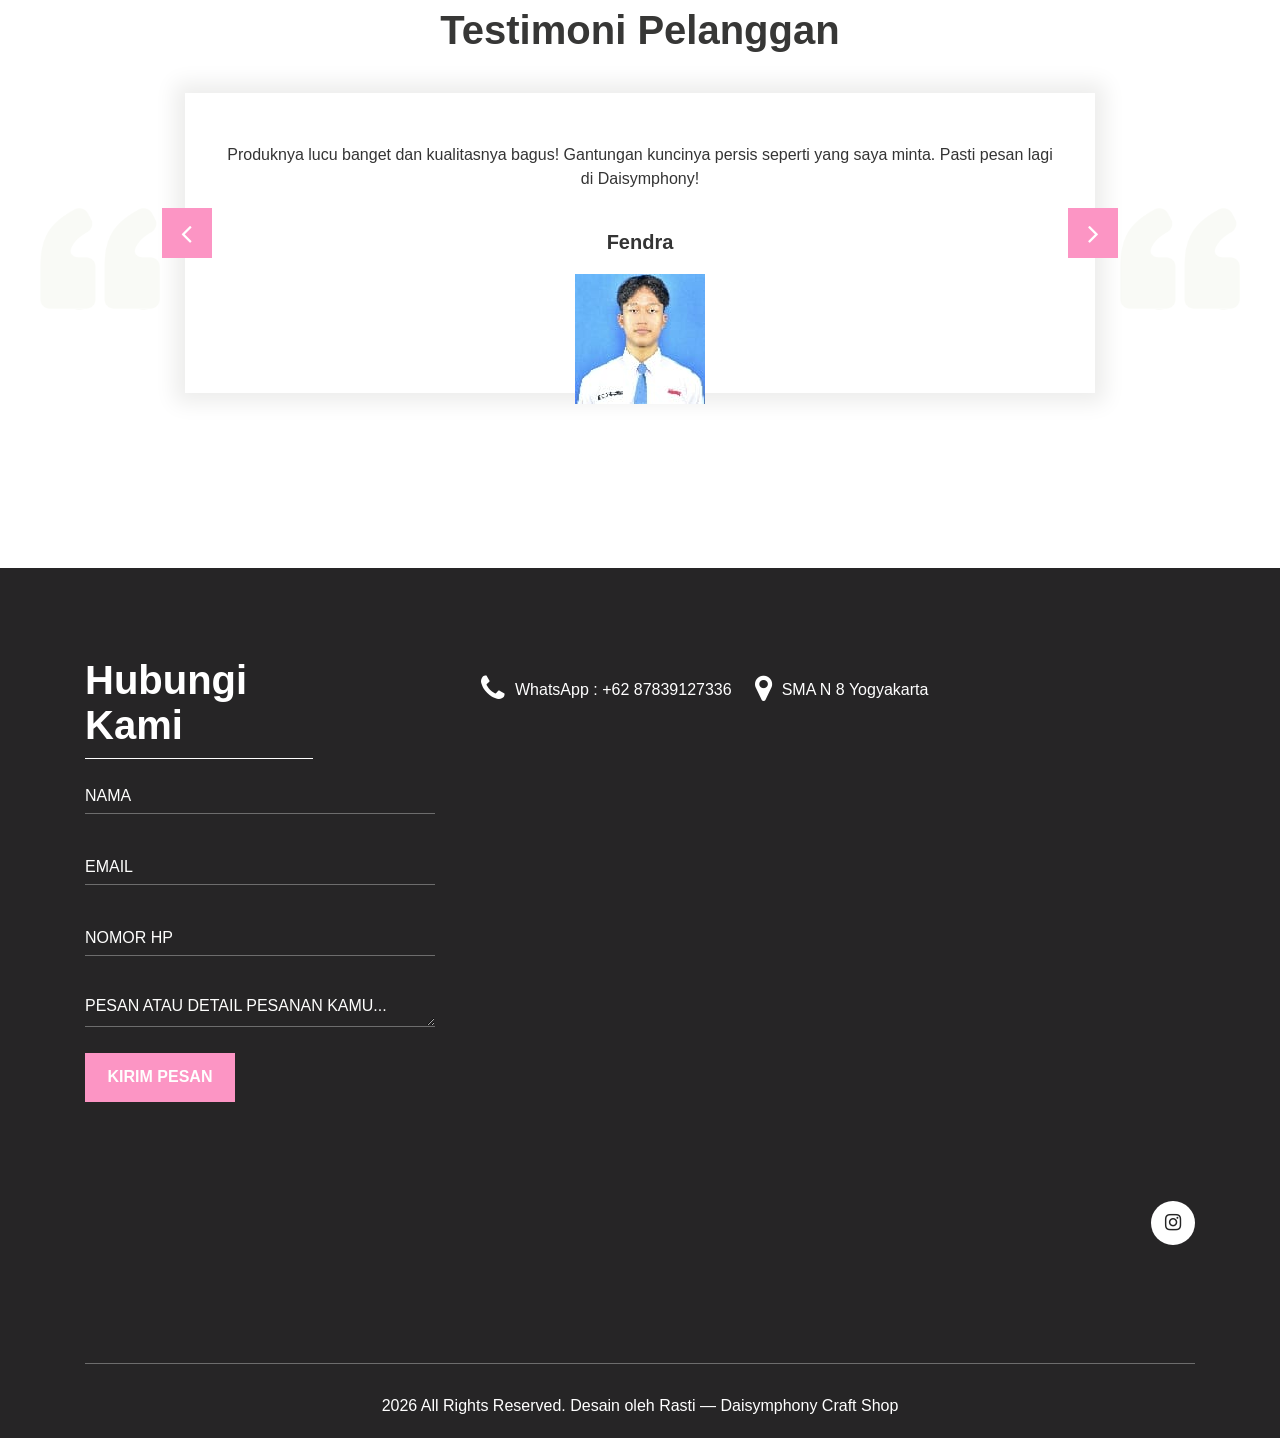
==== commit d0199321: "Update index.html" ====
--- a/index.html
+++ b/index.html
@@ -66,9 +66,7 @@
                   </form>
                </div>
             </nav>
-		 </div>
-</div>
-
+         </div>
 
            <!-- banner section start --> 
          <div class="banner_section layout_padding">
